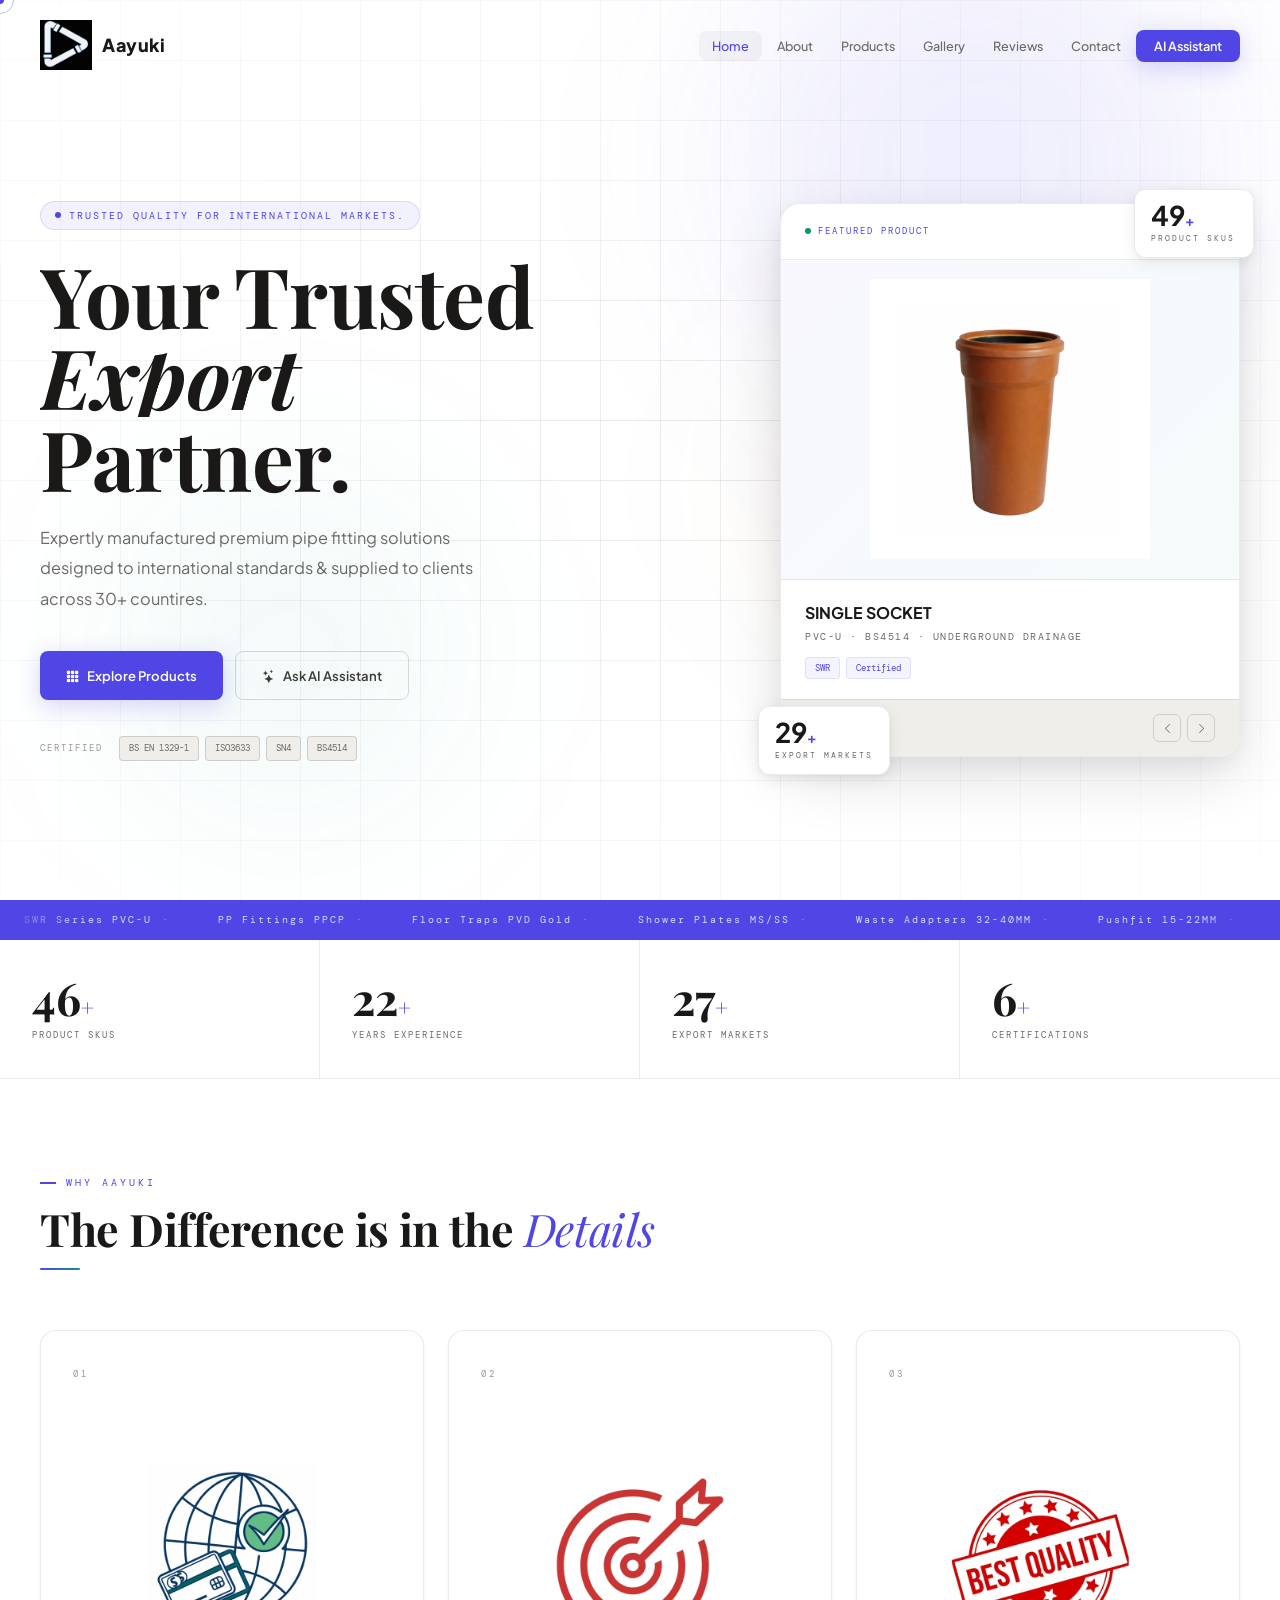
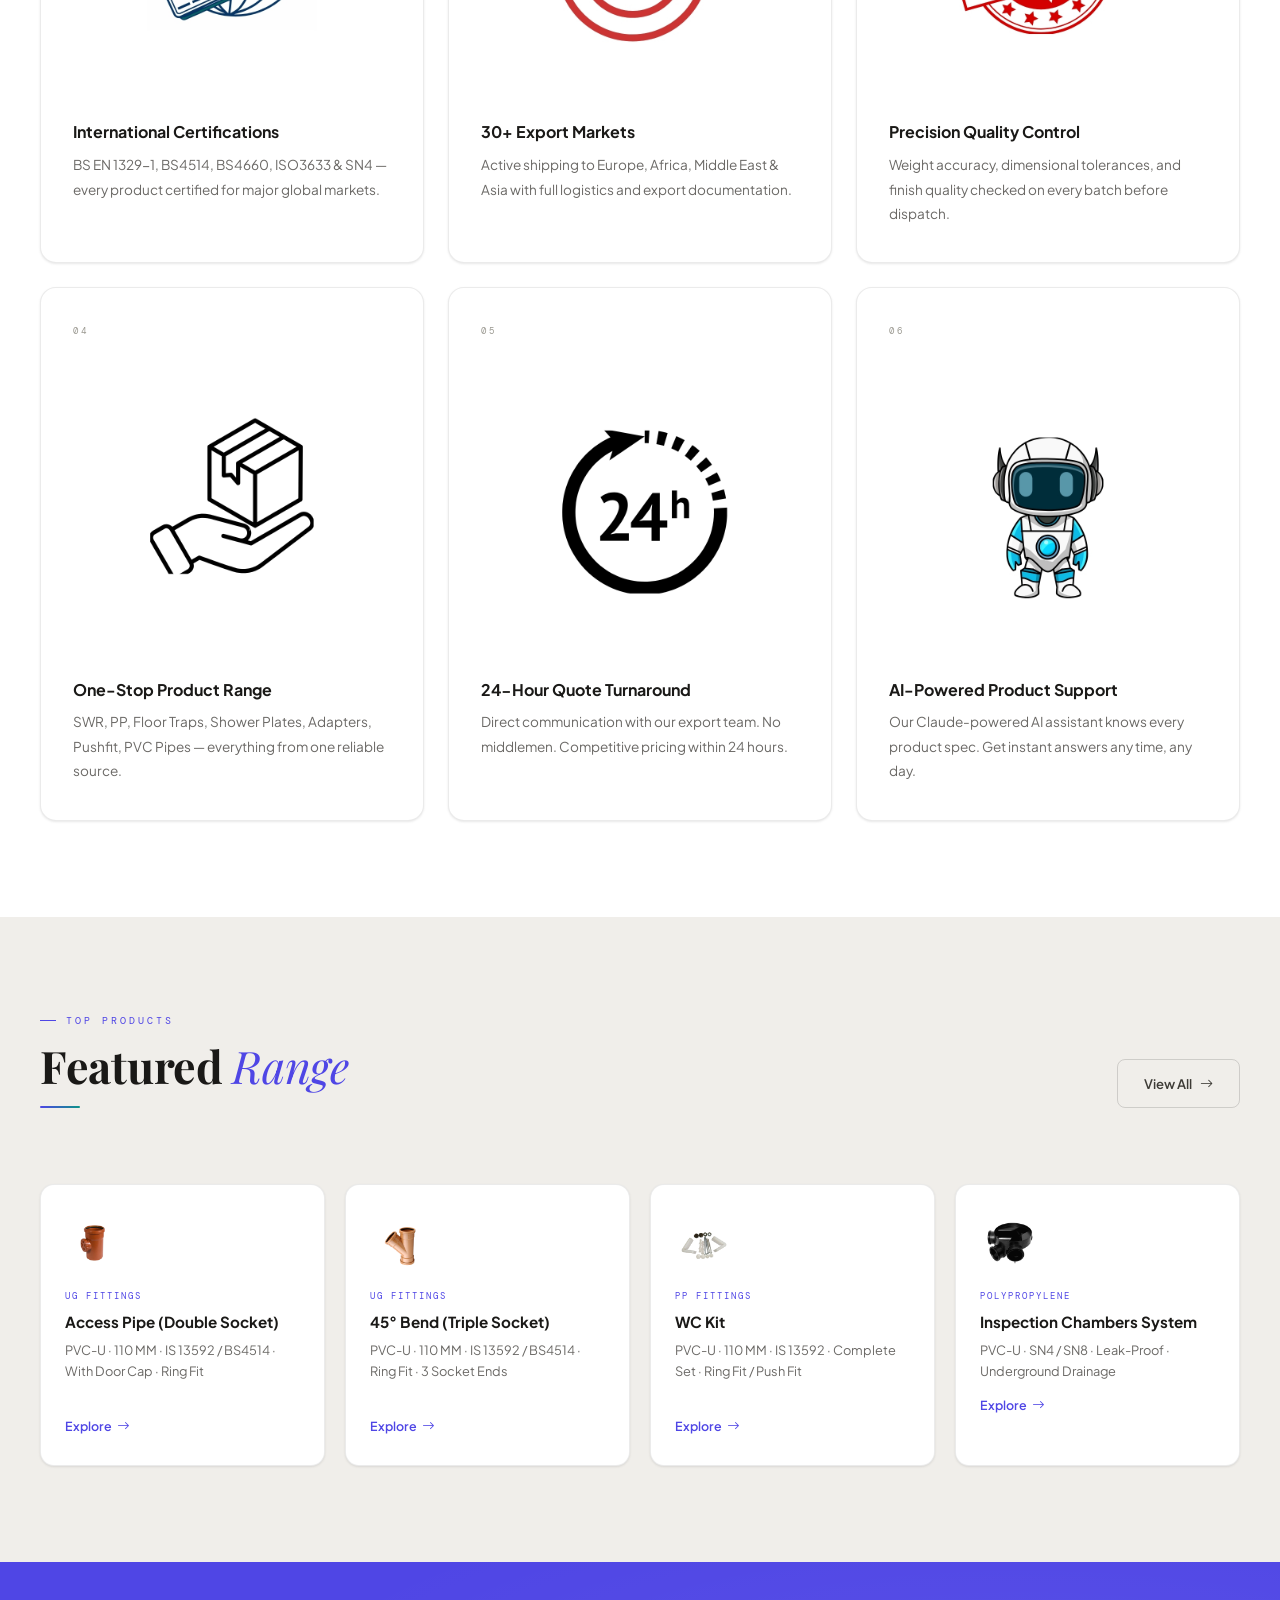
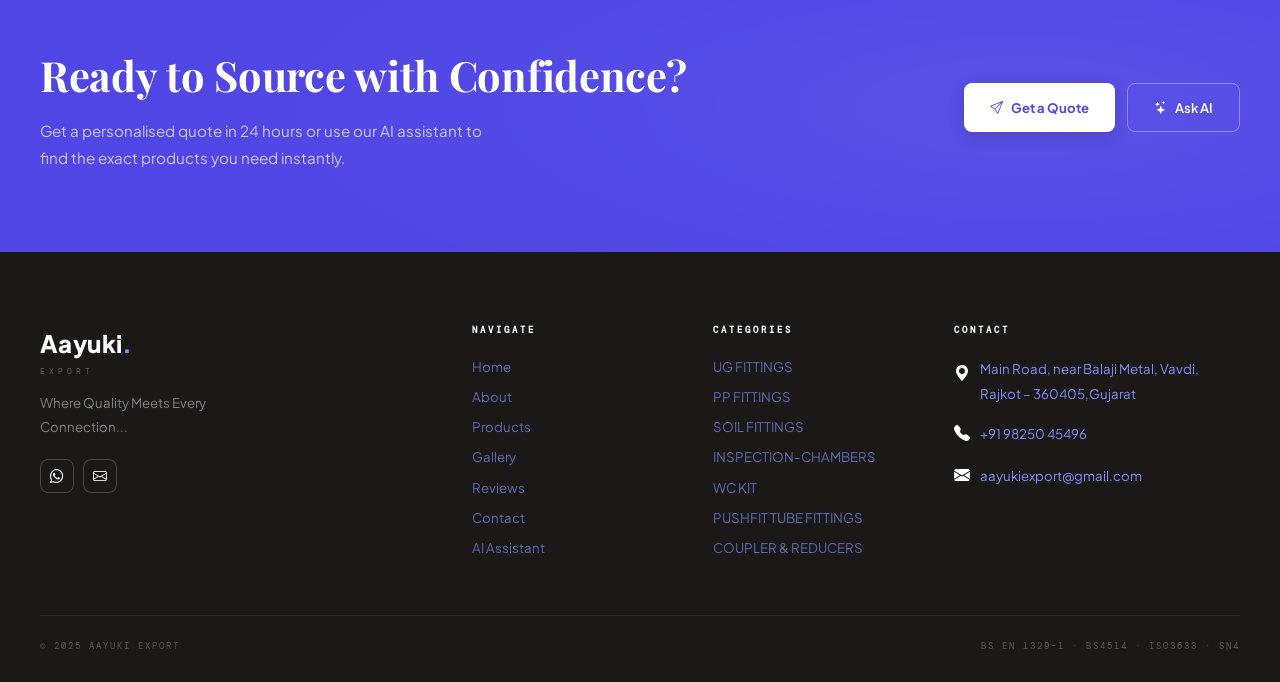
==== index.html @ 8816c0f1 "up" ====
<!DOCTYPE html>
<html lang="en">
<head>
<meta charset="UTF-8"/><meta name="viewport" content="width=device-width,initial-scale=1.0"/>
<title>Aayuki  - YOUR TRUSTED PARTNER.</title>
<link rel="stylesheet" href="style.css"/>
<link href="https://cdn.jsdelivr.net/npm/bootstrap-icons@1.11.3/font/bootstrap-icons.css" rel="stylesheet"/>
<style>
/* ── NAV LOGO ── */
.nav-logo-img{height:50px;width:auto;object-fit:contain;transition:transform .3s var(--ease);}
.nav-logo:hover .nav-logo-img{transform:scale(1.05);}

/* ── HERO ── */
#hero{min-height:100vh;display:flex;flex-direction:column;position:relative;overflow:hidden;background:var(--surface);}
.hero-bg{position:absolute;inset:0;pointer-events:none;}
.hero-grid{position:absolute;inset:0;background-image:linear-gradient(var(--border) 1px,transparent 1px),linear-gradient(90deg,var(--border) 1px,transparent 1px);background-size:60px 60px;mask-image:radial-gradient(ellipse 80% 80% at 50% 50%,black,transparent);}
.hero-blob{position:absolute;border-radius:50%;filter:blur(100px);pointer-events:none;}
.hb1{width:480px;height:480px;background:rgba(79,70,229,.09);top:-80px;right:5%;animation:bfa 10s ease-in-out infinite;}
.hb2{width:320px;height:320px;background:rgba(13,148,136,.06);bottom:10%;left:10%;animation:bfa 13s ease-in-out infinite reverse;}
.hb3{width:250px;height:250px;background:rgba(180,83,9,.05);top:40%;right:20%;animation:bfa 8s ease-in-out infinite 3s;}
@keyframes bfa{0%,100%{transform:translate(0,0)scale(1);}40%{transform:translate(12px,-18px)scale(1.03);}70%{transform:translate(-10px,14px)scale(.97);}}
.hero-body{flex:1;display:grid;grid-template-columns:1fr 460px;gap:60px;align-items:center;max-width:1380px;margin:0 auto;padding:120px 40px 60px;width:100%;position:relative;z-index:1;}
.hero-tag{display:inline-flex;align-items:center;gap:8px;padding:6px 14px;border-radius:100px;background:rgba(79,70,229,.07);border:1px solid rgba(79,70,229,.15);font-family:var(--fm);font-size:.6rem;letter-spacing:2px;text-transform:uppercase;color:var(--indigo);margin-bottom:24px;animation:fadeUp .6s var(--ease) .1s both;}
.hero-tag-dot{width:6px;height:6px;border-radius:50%;background:var(--indigo);animation:pulse 2s ease-in-out infinite;}
@keyframes pulse{0%,100%{opacity:1;}50%{opacity:.3;}}
@keyframes fadeUp{from{opacity:0;transform:translateY(14px);}to{opacity:1;transform:none;}}
.hero-h1{font-family:var(--fp);font-size:clamp(3rem,6.5vw,5.8rem);font-weight:700;line-height:.98;letter-spacing:-.5px;margin-bottom:24px;}
.hero-h1 .line{display:block;overflow:hidden;}
.hero-h1 .li{display:block;animation:slideUp .9s var(--ease) both;}
.hero-h1 .line:nth-child(1) .li{animation-delay:.2s;}
.hero-h1 .line:nth-child(2) .li{animation-delay:.35s;}
.hero-h1 .line:nth-child(3) .li{animation-delay:.5s;}
.hero-h1 .em{font-style:italic;font-weight:400;color:var(--indigo);}
@keyframes slideUp{from{transform:translateY(100%);}to{transform:translateY(0);}}
.hero-p{font-size:1.02rem;color:var(--muted);line-height:1.9;max-width:480px;margin-bottom:36px;animation:fadeUp .7s var(--ease) .7s both;}
.hero-btns{display:flex;gap:12px;flex-wrap:wrap;animation:fadeUp .7s var(--ease) .85s both;}
.hero-trust{display:flex;align-items:center;gap:16px;margin-top:36px;animation:fadeUp .7s var(--ease) 1s both;}
.ht-label{font-family:var(--fm);font-size:.58rem;letter-spacing:2px;color:var(--muted2);text-transform:uppercase;}
.ht-certs{display:flex;gap:6px;flex-wrap:wrap;}
.ht-cert{font-family:var(--fm);font-size:.56rem;padding:4px 9px;border-radius:4px;background:var(--bg2);border:1px solid var(--border2);color:var(--muted);}

/* Hero right card */
.hero-card{background:var(--card);border:1px solid var(--border);border-radius:20px;box-shadow:var(--sh-xl);overflow:hidden;animation:fadeUp .8s var(--ease) .5s both;position:relative;}
.hc-head{padding:20px 24px;border-bottom:1px solid var(--border);display:flex;align-items:center;justify-content:space-between;}
.hc-badge{font-family:var(--fm);font-size:.58rem;letter-spacing:2px;text-transform:uppercase;color:var(--indigo);display:flex;align-items:center;gap:7px;}
.hc-dot{width:6px;height:6px;border-radius:50%;background:var(--green);animation:pulse 2s ease-in-out infinite;}
.hc-count{font-family:var(--fm);font-size:.58rem;color:var(--muted2);}
.hc-visual{height:320px;display:flex;align-items:center;justify-content:center;font-size:5rem;background:linear-gradient(135deg,rgba(79,70,229,.04),rgba(13,148,136,.04));border-bottom:1px solid var(--border);position:relative;overflow:hidden;}
.hc-visual::before{content:'';position:absolute;width:200px;height:200px;border-radius:50%;background:radial-gradient(circle,rgba(79,70,229,.08),transparent 70%);}
.hc-emoji{position:relative;z-index:1;transition:transform .5s var(--ease);max-width:280px;max-height:280px;object-fit:contain;}
.hero-card:hover .hc-emoji{transform:scale(1.1) rotate(5deg);}
.hc-body{padding:20px 24px;}
.hc-name{font-size:1rem;font-weight:700;margin-bottom:4px;color:var(--text);}
.hc-spec{font-family:var(--fm);font-size:.6rem;letter-spacing:1.5px;color:var(--muted);text-transform:uppercase;}
.hc-tags{display:flex;gap:6px;flex-wrap:wrap;margin-top:12px;}
.hc-tag{font-family:var(--fm);font-size:.57rem;padding:3px 9px;border-radius:4px;background:rgba(79,70,229,.06);border:1px solid rgba(79,70,229,.12);color:var(--indigo);}
.hc-footer{padding:14px 24px;border-top:1px solid var(--border);background:var(--bg2);display:flex;align-items:center;justify-content:space-between;}
.hc-nav{display:flex;gap:5px;}
.hc-dot2{width:6px;height:6px;border-radius:50%;background:var(--border2);cursor:none;transition:background .25s,width .25s;}
.hc-dot2.on{background:var(--indigo);width:18px;border-radius:3px;}
.hc-arr{display:flex;gap:6px;}
.arr-btn{width:28px;height:28px;border-radius:6px;border:1px solid var(--border2);background:transparent;color:var(--muted);font-size:.7rem;cursor:none;display:flex;align-items:center;justify-content:center;transition:border-color .2s,color .2s,background .2s;}
.arr-btn:hover{border-color:var(--indigo);color:var(--indigo);background:rgba(79,70,229,.05);}
.float-badge{position:absolute;background:var(--card);border:1px solid var(--border);border-radius:12px;padding:12px 16px;box-shadow:var(--sh-md);min-width:120px;}
.fb1{top:-14px;right:-14px;animation:fadeUp .7s var(--ease) 1.1s both;}
.fb2{bottom:-18px;left:-22px;animation:fadeUp .7s var(--ease) 1.3s both;}
.fb-num{font-size:1.7rem;font-weight:700;line-height:1;color:var(--text);}
.fb-num .u{font-size:.9rem;color:var(--indigo);}
.fb-lbl{font-family:var(--fm);font-size:.52rem;letter-spacing:2px;color:var(--muted);text-transform:uppercase;margin-top:3px;}

/* Ticker */
.ticker-wrap{background:var(--indigo);overflow:hidden;padding:12px 0;position:relative;}
.ticker-wrap::before{content:'';position:absolute;left:0;top:0;bottom:0;width:80px;background:linear-gradient(to right,var(--indigo),transparent);z-index:1;pointer-events:none;}
.ticker-wrap::after{content:'';position:absolute;right:0;top:0;bottom:0;width:80px;background:linear-gradient(to left,var(--indigo),transparent);z-index:1;pointer-events:none;}
.ticker-track{display:flex;white-space:nowrap;animation:tick 30s linear infinite;}
.ticker-track:hover{animation-play-state:paused;}
.ti{font-family:var(--fm);font-size:.62rem;letter-spacing:2px;color:rgba(255,255,255,.8);padding:0 24px;display:inline-flex;align-items:center;gap:10px;animation:fadeSlide 1s ease-in-out;}
.ti::after{content:'·';color:rgba(255,255,255,.4);animation:pulse 2s ease-in-out infinite;}
@keyframes tick{to{transform:translateX(-50%);}}
@keyframes fadeSlide{from{opacity:0;transform:translateY(-5px);}to{opacity:1;transform:translateY(0);}}
@keyframes pulse{0%,100%{opacity:.4;}50%{opacity:1;}}

/* Stats */
.stats-grid{display:grid;grid-template-columns:repeat(4,1fr);background:var(--surface);border-bottom:1px solid var(--border);}
.stat-cell{padding:36px 32px;border-right:1px solid var(--border);position:relative;}
.stat-cell:last-child{border-right:none;}
.stat-cell::after{content:'';position:absolute;bottom:0;left:24px;right:24px;height:2px;background:linear-gradient(90deg,var(--indigo),var(--teal));transform:scaleX(0);transition:transform .4s var(--ease);}
.stat-cell:hover::after{transform:scaleX(1);}
.stat-n{font-family:var(--fp);font-size:2.8rem;font-weight:700;line-height:1;color:var(--text);}
.stat-n .u{font-size:1.4rem;color:var(--indigo);}
.stat-l{font-family:var(--fm);font-size:.57rem;letter-spacing:2px;color:var(--muted);text-transform:uppercase;margin-top:7px;}

/* Why choose */
.why-grid{display:grid;grid-template-columns:repeat(3,1fr);gap:24px;margin-top:60px;}
.why-card{padding:36px 32px;border:1px solid var(--border);border-radius:16px;background:var(--card);box-shadow:var(--sh-sm);transition:all .35s var(--ease);cursor:default;position:relative;overflow:hidden;}
.why-card::before{content:'';position:absolute;top:0;left:0;right:0;height:3px;background:linear-gradient(90deg,var(--indigo),var(--teal));transform:scaleX(0);transform-origin:left;transition:transform .4s var(--ease);}
.why-card:hover{box-shadow:var(--sh-lg);transform:translateY(-4px);border-color:rgba(79,70,229,.14);}
.why-card:hover::before{transform:scaleX(1);}
.why-num{font-family:var(--fm);font-size:.56rem;letter-spacing:3px;color:var(--muted2);margin-bottom:20px;}
.why-icon{width:70px;height:70px;border-radius:12px;display:flex;align-items:center;justify-content:center;font-size:1.3rem;margin-bottom:18px;overflow:hidden;}
.why-icon img{width:46px;height:46px;object-fit:contain;animation:continuousZoom 2s ease-in-out infinite;}
.why-card:hover .why-icon img{animation:none;transform:scale(1.3) rotate(8deg);}
@keyframes continuousZoom{0%{transform:scale(0.9);}50%{transform:scale(1.15);}100%{transform:scale(0.9);}}
.wi-indigo{background:rgba(79,70,229,.08);}
.wi-teal{background:rgba(13,148,136,.08);}
.wi-gold{background:rgba(180,83,9,.08);}
.wi-green{background:rgba(5,150,105,.08);}
.why-title{font-size:1rem;font-weight:700;margin-bottom:8px;color:var(--text);}
.why-body{font-size:.85rem;color:var(--muted);line-height:1.8;}

/* Featured products */
.feat-strip{display:grid;grid-template-columns:repeat(4,1fr);gap:20px;margin-top:56px;}
.feat-card{background:var(--card);border:1px solid var(--border);border-radius:14px;padding:28px 24px;box-shadow:var(--sh-sm);transition:all .35s var(--ease);cursor:none;}
.feat-card:hover{box-shadow:var(--sh-lg);transform:translateY(-4px);border-color:rgba(79,70,229,.14);}
.feat-emoji{width:60px;height:60px;margin-bottom:16px;display:block;transition:transform .4s var(--ease);object-fit:contain;}
.feat-card:hover .feat-emoji{transform:scale(1.1);}
.feat-cat{font-family:var(--fm);font-size:.57rem;letter-spacing:2px;text-transform:uppercase;margin-bottom:7px;display:block;}
.feat-name{font-size:.95rem;font-weight:700;margin-bottom:5px;color:var(--text);}
.feat-spec{font-size:.8rem;color:var(--muted);line-height:1.65;}
.feat-link{display:inline-flex;align-items:center;gap:5px;font-size:.78rem;font-weight:600;margin-top:14px;cursor:none;transition:gap .2s;}
.feat-card:hover .feat-link{gap:8px;}

/* CTA band */
.cta-band{background:var(--indigo);padding:80px 0;position:relative;overflow:hidden;}
.cta-band::before{content:'';position:absolute;inset:0;background:radial-gradient(ellipse 60% 80% at 80% 50%,rgba(255,255,255,.06),transparent);}
.cta-inner{max-width:1380px;margin:0 auto;padding:0 40px;display:flex;align-items:center;justify-content:space-between;flex-wrap:wrap;gap:32px;position:relative;z-index:1;}
.cta-text h2{font-family:var(--fp);font-size:clamp(1.8rem,4vw,2.6rem);font-weight:700;color:#fff;letter-spacing:-.3px;margin-bottom:8px;}
.cta-text p{font-size:.95rem;color:rgba(255,255,255,.7);max-width:460px;line-height:1.8;}
.btn-white{background:#fff;color:var(--indigo);font-weight:700;}
.btn-white:hover{background:#f0efff;box-shadow:0 10px 36px rgba(0,0,0,.15);transform:translateY(-2px);}
.btn-outline-white{background:transparent;color:#fff;border:1.5px solid rgba(255,255,255,.35);}
.btn-outline-white:hover{background:rgba(255,255,255,.08);border-color:rgba(255,255,255,.6);}

/* Footer navigation styling */
.foot-grid > div:nth-child(2) h6{color:#fff;}
.foot-grid > div:nth-child(2) .flink{color:#818cf8ad;}
.foot-grid > div:nth-child(3) h6{color:#fff;}
.foot-grid > div:nth-child(3) .flink{color:#818cf8ad;}
.foot-grid > div:nth-child(4) h6{color:#fff;}

@media(max-width:1100px){.hero-body{grid-template-columns:1fr;}.hero-card{max-width:460px;}.float-badge{display:none;}}
@media(max-width:900px){.stats-grid{grid-template-columns:1fr 1fr;}.why-grid{grid-template-columns:1fr 1fr;}.feat-strip{grid-template-columns:1fr 1fr;}.hero-body{padding:120px 24px 60px;}}
@media(max-width:600px){.feat-strip{grid-template-columns:1fr;}.why-grid{grid-template-columns:1fr;}.stats-grid{grid-template-columns:1fr 1fr;}}
</style>
</head>
<body>
<div id="prog"></div><div id="cur"></div><div id="curl"></div>

<!-- SCROLL TO TOP BUTTON -->
<button id="scrollTop" aria-label="Scroll to top">
  <i class="bi bi-arrow-up"></i>
</button>

<!-- NAV -->
<nav id="nav">
  <div class="nav-inner">
    <a href="index" class="nav-logo">
      <img src="logo/AAYUKI.jpg" alt="Aayuki Logo" class="nav-logo-img" />
       <div class="nav-logo-name">Aayuki<span> </span></div>
    </a>
     
    <ul class="nav-links">
      <li><a href="index">Home</a></li>
      <li><a href="about">About</a></li>
      <li><a href="products">Products</a></li>
      <li><a href="gallery">Gallery</a></li>
      <li><a href="reviews">Reviews</a></li>
      <li><a href="contact">Contact</a></li>
      <li><a href="ai" class="nav-cta">AI Assistant</a></li>
    </ul>
    <div class="ham" id="ham"><span></span><span></span><span></span></div>
  </div>
</nav>
<div class="mob" id="mob">
  <span class="mob-close" id="mob-close"><i class="bi bi-x-lg"></i></span>
  <a href="index">Home</a><a href="about">About</a><a href="products">Products</a>
  <a href="gallery">Gallery</a><a href="reviews">Reviews</a>
  <a href="contact">Contact</a><a href="ai">AI Assistant</a>
</div>

<!-- HERO -->
<section id="hero">
  <div class="hero-bg"><div class="hero-grid"></div><div class="hero-blob hb1"></div><div class="hero-blob hb2"></div><div class="hero-blob hb3"></div></div>
  <div class="hero-body">
    <div>
      <div class="hero-tag"><span class="hero-tag-dot"></span>Trusted Quality For International Markets.</div>
      <h1 class="hero-h1">
        <span class="line"><span class="li">Your Trusted</span></span>
        <span class="line"><span class="li"><em>Export</em></span></span>
        <span class="line"><span class="li">Partner.</span></span>
      </h1>
      <p class="hero-p">Expertly manufactured premium pipe fitting solutions designed to international standards & supplied to clients across 30+ countires.</p>
      <div class="hero-btns">
        <a href="products" class="btn btn-p"><i class="bi bi-grid-3x3-gap-fill"></i> Explore Products</a>
        <a href="ai" class="btn btn-g"><i class="bi bi-stars"></i> Ask AI Assistant</a>
      </div>
      <div class="hero-trust">
        <span class="ht-label">Certified</span>
        <div class="ht-certs">
          <span class="ht-cert">BS EN 1329-1</span>
          <span class="ht-cert">ISO3633</span>
          <span class="ht-cert">SN4</span>
          <span class="ht-cert">BS4514</span>
        </div>
      </div>
    </div>
    <div style="position:relative;">
      <div class="hero-card">
        <div class="hc-head">
          <div class="hc-badge"><div class="hc-dot"></div>Featured Product</div>
          <div class="hc-count" id="hc-idx">1 / 5</div>
        </div>
        <div class="hc-visual"><img class="hc-emoji" id="hc-emoji" src="IMAGES/GALLERY/1.jpg" alt="Product" /></div>
        <div class="hc-body">
          <div class="hc-name" id="hc-name">SWR Tee — 110 MM</div>
          <div class="hc-spec" id="hc-spec">PVC-U · BS4514 · BS4660 · 611g</div>
          <div class="hc-tags" id="hc-tags"></div>
        </div>
        <div class="hc-footer">
          <div class="hc-nav" id="hc-nav"></div>
          <div class="hc-arr">
            <button class="arr-btn" onclick="prevCard()"><i class="bi bi-chevron-left"></i></button>
            <button class="arr-btn" onclick="nextCard()"><i class="bi bi-chevron-right"></i></button>
          </div>
        </div>
      </div>
      <div class="float-badge fb1"><div class="fb-num"><span class="count" data-to="50" data-dur="1800">0</span><span class="u">+</span></div><div class="fb-lbl">Product SKUs</div></div>
      <div class="float-badge fb2"><div class="fb-num"><span class="count" data-to="30" data-dur="1800">0</span><span class="u">+</span></div><div class="fb-lbl">Export Markets</div></div>
    </div>
  </div>
</section>

<!-- TICKER -->
<div class="ticker-wrap">
  <div class="ticker-track">
    <span class="ti">SWR Series PVC-U</span><span class="ti">PP Fittings PPCP</span><span class="ti">Floor Traps PVD Gold</span><span class="ti">Shower Plates MS/SS</span><span class="ti">Waste Adapters 32-40MM</span><span class="ti">Pushfit 15-22MM</span><span class="ti">BS EN 1329-1 Certified</span><span class="ti">ISO 3633 Standard</span><span class="ti">SN4 Stiffness Class</span>
    <span class="ti">SWR Series PVC-U</span><span class="ti">PP Fittings PPCP</span><span class="ti">Floor Traps PVD Gold</span><span class="ti">Shower Plates MS/SS</span><span class="ti">Waste Adapters 32-40MM</span><span class="ti">Pushfit 15-22MM</span><span class="ti">BS EN 1329-1 Certified</span><span class="ti">ISO 3633 Standard</span><span class="ti">SN4 Stiffness Class</span>
  </div>
</div>

<!-- STATS -->
<div class="stats-grid rv">
  <div class="stat-cell"><div class="stat-n"><span class="count" data-to="50" data-dur="1800">0</span><span class="u">+</span></div><div class="stat-l">Product SKUs</div></div>
  <div class="stat-cell"><div class="stat-n"><span class="count" data-to="25" data-dur="2000">0</span><span class="u">+</span></div><div class="stat-l">Years Experience</div></div>
  <div class="stat-cell"><div class="stat-n"><span class="count" data-to="30" data-dur="1800">0</span><span class="u">+</span></div><div class="stat-l">Export Markets</div></div>
  <div class="stat-cell"><div class="stat-n">6<span class="u">+</span></div><div class="stat-l">Certifications</div></div>
</div>

<!-- WHY CHOOSE -->
<section class="sec sec-white">
  <div class="wrap">
    <div class="rv"><div class="eyebrow">Why Aayuki</div><h2 class="stitle">The Difference is in the <em>Details</em></h2><div class="srule"></div></div>
    <div class="why-grid">
      <div class="why-card rv" style="transition-delay:.05s"><div class="why-num">01</div><div class=""><img src="IMAGES/logo/1.jpg" alt="Trophy" /></div><div class="why-title">International Certifications</div><div class="why-body">BS EN 1329-1, BS4514, BS4660, ISO3633 &amp; SN4 — every product certified for major global markets.</div></div>
      <div class="why-card rv" style="transition-delay:.1s"><div class="why-num">02</div><div class=""><img src="IMAGES/logo/2.jpg" alt="Globe" /></div><div class="why-title">30+ Export Markets</div><div class="why-body">Active shipping to Europe, Africa, Middle East &amp; Asia with full logistics and export documentation.</div></div>
      <div class="why-card rv" style="transition-delay:.15s"><div class="why-num">03</div><div class=""><img src="IMAGES/logo/3.jpg" alt="Quality Control" /></div><div class="why-title">Precision Quality Control</div><div class="why-body">Weight accuracy, dimensional tolerances, and finish quality checked on every batch before dispatch.</div></div>
      <div class="why-card rv" style="transition-delay:.2s"><div class="why-num">04</div><div class=""><img src="IMAGES/logo/4.jpg" alt="Package" /></div><div class="why-title">One-Stop Product Range</div><div class="why-body">SWR, PP, Floor Traps, Shower Plates, Adapters, Pushfit, PVC Pipes — everything from one reliable source.</div></div>
      <div class="why-card rv" style="transition-delay:.25s"><div class="why-num">05</div><div class=""><img src="IMAGES/logo/5.jpg" alt="Fast Service" /></div><div class="why-title">24-Hour Quote Turnaround</div><div class="why-body">Direct communication with our export team. No middlemen. Competitive pricing within 24 hours.</div></div>
      <div class="why-card rv" style="transition-delay:.3s"><div class="why-num">06</div><div class=""><img src="IMAGES/logo/6.jpg" alt="AI Assistant" /></div><div class="why-title">AI-Powered Product Support</div><div class="why-body">Our Claude-powered AI assistant knows every product spec. Get instant answers any time, any day.</div></div>
    </div>
  </div>
</section>

<!-- FEATURED PRODUCTS -->
<section class="sec sec-alt">
  <div class="wrap">
    <div style="display:flex;align-items:flex-end;justify-content:space-between;flex-wrap:wrap;gap:20px;" class="rv">
      <div><div class="eyebrow">Top Products</div><h2 class="stitle">Featured <em>Range</em></h2><div class="srule"></div></div>
      <a href="products" class="btn btn-g" style="margin-bottom:20px;">View All <i class="bi bi-arrow-right"></i></a>
    </div>
    <div class="feat-strip">

      <a href="products" class="feat-card rv" style="transition-delay:.05s;display:block;">
        <img class="feat-emoji" src="IMAGES/IMGs/29.jpg" alt="Access Pipe Double Socket" />
        <span class="feat-cat" style="color:var(--indigo);">UG FITTINGS</span>
        <div class="feat-name">Access Pipe (Double Socket)</div>
        <div class="feat-spec">
           PVC-U · 110 MM · IS 13592 / BS4514 · With Door Cap · Ring Fit <br><br>
        </div>
        <div class="feat-link" style="color:var(--indigo);">
           Explore <i class="bi bi-arrow-right"></i>
        </div>
      </a>

      <a href="products" class="feat-card rv" style="transition-delay:.05s;display:block;">
       <img class="feat-emoji" src="IMAGES/IMGs/30.jpg" alt="45 Degree Bend Triple Socket" />
       <span class="feat-cat" style="color:var(--indigo);">UG FITTINGS</span>
       <div class="feat-name">45° Bend (Triple Socket)</div>
       <div class="feat-spec">
         PVC-U · 110 MM · IS 13592 / BS4514 · Ring Fit · 3 Socket Ends <br><br>
        </div>
        <div class="feat-link" style="color:var(--indigo);">
          Explore <i class="bi bi-arrow-right"></i>
        </div>
      </a>

      <a href="products" class="feat-card rv" style="transition-delay:.05s;display:block;">
        <img class="feat-emoji" src="IMAGES/IMGs/31.jpg" alt="WC Kit Plumbing Set" />
        <span class="feat-cat" style="color:var(--indigo);">PP FITTINGS</span>
        <div class="feat-name">WC Kit</div>
        <div class="feat-spec">
          PVC-U · 110 MM · IS 13592 · Complete Set · Ring Fit / Push Fit <br><br>
        </div>
        <div class="feat-link" style="color:var(--indigo);">
          Explore <i class="bi bi-arrow-right"></i>
        </div>
      </a>

      <a href="products" class="feat-card rv" style="transition-delay:.2s;display:block;">
        <img class="feat-emoji" src="IMAGES/IMGs/28.jpg" alt="Shower Plate" />
        <span class="feat-cat" style="color:var(--indigo);">POLYPROPYLENE</span>
        <div class="feat-name">Inspection Chambers System </div>
        <div class="feat-spec">PVC-U · SN4 / SN8 · Leak-Proof · Underground Drainage </div>
        <div class="feat-link" style="color:var(--indigo);">Explore <i class="bi bi-arrow-right"></i></div>
      </a>

    </div>
  </div>
</section>

<!-- CTA -->
<div class="cta-band rv">
  <div class="cta-inner">
    <div class="cta-text">
      <h2>Ready to Source with Confidence?</h2>
      <p>Get a personalised quote in 24 hours or use our AI assistant to find the exact products you need instantly.</p>
    </div>
    <div style="display:flex;gap:12px;flex-wrap:wrap;">
      <a href="contact" class="btn btn-white"><i class="bi bi-send"></i> Get a Quote</a>
      <a href="ai" class="btn btn-outline-white"><i class="bi bi-stars"></i> Ask AI</a>
    </div>
  </div>
</div>

<!-- FOOTER -->
<footer><div class="wrap"><div class="foot-grid"><div>
  <div class="foot-logo-name">Aayuki<span>.</span></div>
  <div class="foot-logo-tag">Export</div>
  <div class="foot-desc">Where Quality Meets Every Connection...</div>
  <div style="margin-top:20px;">
    
    <a href="https://wa.me/919825045496" class="soc"><i class="bi bi-whatsapp"></i></a>
    <a href="mailto:info@duraexport.uk" class="soc"><i class="bi bi-envelope"></i></a></div></div>
    <div><h6>Navigate</h6><a href="index" class="flink">Home</a><a href="about" class="flink">About</a><a href="products" class="flink">Products</a><a href="gallery" class="flink">Gallery</a><a href="reviews" class="flink">Reviews</a><a href="contact" class="flink">Contact</a><a href="ai" class="flink">AI Assistant</a></div>
    <div><h6>Categories</h6><a href="products.html" onclick="filterTo('swr');return false;" class="flink">
       UG FITTINGS</a><a href="products.html" onclick="filterTo('pp');return false;" class="flink">
        PP FITTINGS</a><a href="products.html" onclick="filterTo('floor');return false;" class="flink">
          SOIL FITTINGS</a><a href="products.html" onclick="filterTo('shower');return false;" class="flink">
            INSPECTION-CHAMBERS</a><a href="#" onclick="filterTo('waste');return false;" class="flink"></a>
            <a href="products.html" onclick="filterTo('swr');return false;" class="flink">
       WC KIT</a>
       <a href="products.html" onclick="filterTo('swr');return false;" class="flink">
       PUSHFIT TUBE FITTINGS</a>
       <a href="products.html" onclick="filterTo('swr');return false;" class="flink">
       COUPLER & REDUCERS</a></div>
    <div><h6>Contact</h6><div style="font-size:.83rem;color:rgba(255,255,255,.45);line-height:1.9;"><div style="display:flex;gap:10px;margin-bottom:12px;"><i class="bi bi-geo-alt-fill" style="color:#fff;font-size:1rem;flex-shrink:0;margin-top:2px;"></i><a href="https://share.google/HX0U5UdbOdTUgiWXC" target="_blank" style="color:#818cf8;text-decoration:none;">Main Road, near Balaji Metal, Vavdi, Rajkot – 360405,Gujarat</a></div><div style="display:flex;gap:10px;align-items:center;margin-bottom:12px;"><i class="bi bi-telephone-fill" style="color:#fff;font-size:1rem;"></i><a href="tel:+919825045496" style="color:#818cf8;text-decoration:none;">+91 98250 45496</a></div><div style="display:flex;gap:10px;align-items:center;"><i class="bi bi-envelope-fill" style="color:#fff;font-size:1rem;"></i><a href="mailto:aayukiexport@gmail.com" style="color:#818cf8;text-decoration:none;">aayukiexport@gmail.com</a></div></div></div></div><div class="foot-bottom"><div class="foot-copy">© 2025 AAYUKI EXPORT</div><div class="foot-copy">BS EN 1329-1 · BS4514 · ISO3633 · SN4</div></div>
  </div>
</footer>

<script src="shared.js"></script>
<script>
initAll('index');
const prods=[
  {e:'IMAGES/IMGs/24.jpg',n:'SINGLE SOCKET',s:'PVC-U · BS4514 · Underground Drainage',t:['SWR','Certified']},
  {e:'IMAGES/IMGs/25.jpg',n:'UG FITTING ADAPTER',s:'PVC-U · Underground · Multi-Size',t:['Adapter','Export']}, 
  {e:'IMAGES/IMGs/26.jpg',n:'90 BEND ACCESS DOOR',s:'PVC-U · Inspection Access · SN4',t:['Bend','Access']},
  {e:'IMAGES/IMGs/27.jpg',n:'PUSHFIT FITTING',s:'15-22MM · Quick Install · Leak-Proof',t:['Pushfit','Premium']},
  {e:'IMAGES/IMGs/28.jpg',n:'450 MM DIA INSPECTION CHAMBER',s:'PVC-U · SN4/SN8 · Underground System',t:['Chamber','Heavy Duty']}];
let ci=0;
let autoSlide=null;
function startAutoSlide(){
  stopAutoSlide();
  autoSlide=setInterval(nextCard,2500);
}
function stopAutoSlide(){
  if(autoSlide){clearInterval(autoSlide);autoSlide=null;}
}
function render(){
  const p=prods[ci];
  const img=document.getElementById('hc-emoji');
  img.src=p.e;
  img.alt=p.n;
  document.getElementById('hc-name').textContent=p.n;
  document.getElementById('hc-spec').textContent=p.s;
  document.getElementById('hc-tags').innerHTML=p.t.map(t=>`<span class="hc-tag">${t}</span>`).join('');
  document.getElementById('hc-idx').textContent=`${ci+1} / ${prods.length}`;
  document.getElementById('hc-nav').innerHTML=prods.map((_,i)=>`<div class="hc-dot2${i===ci?' on':''}" onclick="goCard(${i})"></div>`).join('');
}
function nextCard(){ci=(ci+1)%prods.length;render();}
function prevCard(){ci=(ci-1+prods.length)%prods.length;render();stopAutoSlide();startAutoSlide();}
function goCard(i){ci=i;render();stopAutoSlide();startAutoSlide();}
document.querySelector('.hero-card').addEventListener('mouseenter',stopAutoSlide);
document.querySelector('.hero-card').addEventListener('mouseleave',startAutoSlide);
render();startAutoSlide();
</script>
</body></html>
---- style.css ----
/* ═══════════════════════════════════════════════
   AAYUKI — Shared Design System · Light Theme
   Professional · Clean · Premium
═══════════════════════════════════════════════ */
@import url('https://fonts.googleapis.com/css2?family=Plus+Jakarta+Sans:wght@300;400;500;600;700;800&family=DM+Mono:wght@300;400;500&family=Playfair+Display:ital,wght@0,600;0,700;1,400;1,600&display=swap');

:root {
  --bg:        #f8f7f4;
  --bg2:       #f0eeea;
  --surface:   #ffffff;
  --card:      #ffffff;
  --card2:     #f5f4f0;
  --border:    rgba(0,0,0,0.08);
  --border2:   rgba(0,0,0,0.14);
  --indigo:    #4f46e5;
  --indigo2:   #6366f1;
  --teal:      #0d9488;
  --teal2:     #14b8a6;
  --gold:      #b45309;
  --gold2:     #d97706;
  --green:     #059669;
  --text:      #1a1917;
  --text2:     #3d3b36;
  --muted:     #6b6966;
  --muted2:    #9a9890;
  --sh-sm:     0 1px 3px rgba(0,0,0,.06),0 1px 2px rgba(0,0,0,.04);
  --sh-md:     0 4px 16px rgba(0,0,0,.08),0 2px 6px rgba(0,0,0,.04);
  --sh-lg:     0 8px 40px rgba(0,0,0,.10),0 4px 16px rgba(0,0,0,.06);
  --sh-xl:     0 20px 60px rgba(0,0,0,.12),0 8px 24px rgba(0,0,0,.06);
  --sh-indigo: 0 6px 24px rgba(79,70,229,.22);
  --ease:      cubic-bezier(0.16,1,0.3,1);
  --f:         'Plus Jakarta Sans', sans-serif;
  --fp:        'Playfair Display', Georgia, serif;
  --fm:        'DM Mono', monospace;
}

*,*::before,*::after{margin:0;padding:0;box-sizing:border-box;}
html{scroll-behavior:smooth;}
body{font-family:var(--f);background:var(--bg);color:var(--text);overflow-x:hidden;line-height:1.6;cursor:none;-webkit-font-smoothing:antialiased;}
::selection{background:var(--indigo);color:#fff;}
a{text-decoration:none;color:inherit;}
img{display:block;max-width:100%;}

/* CURSOR */
#cur{position:fixed;width:8px;height:8px;background:var(--indigo);border-radius:50%;pointer-events:none;z-index:99999;transform:translate(-50%,-50%);transition:width .25s var(--ease),height .25s var(--ease),background .25s,border-radius .25s;}
#curl{position:fixed;width:28px;height:28px;border:1.5px solid rgba(79,70,229,0.35);border-radius:50%;pointer-events:none;z-index:99998;transform:translate(-50%,-50%);transition:width .45s var(--ease),height .45s var(--ease),border-color .3s;}
body.ch #cur{width:40px;height:40px;background:rgba(79,70,229,0.09);border-radius:6px;}
body.ch #curl{opacity:0;}

/* PROGRESS */
#prog{position:fixed;top:0;left:0;height:2px;width:0%;background:linear-gradient(90deg,var(--indigo),var(--teal));z-index:99999;transition:width .12s;}

/* NAVBAR */
#nav{position:fixed;top:0;left:0;right:0;z-index:1000;padding:20px 0;transition:padding .4s var(--ease),background .4s,box-shadow .4s;}
#nav.sc{padding:12px 0;background:rgba(248,247,244,0.95);backdrop-filter:blur(20px);box-shadow:0 1px 0 var(--border),0 4px 20px rgba(0,0,0,.05);}
.nav-inner{max-width:1380px;margin:0 auto;padding:0 40px;display:flex;align-items:center;justify-content:space-between;}
.nav-logo{display:flex;align-items:center;gap:10px;cursor:none;}
.nav-logo-img{height:50px;width:auto;object-fit:contain;transition:transform .3s var(--ease);}
.nav-logo:hover .nav-logo-img{transform:scale(1.05);}
.nav-logo-mark{width:36px;height:36px;background:linear-gradient(135deg,var(--indigo),var(--indigo2));border-radius:10px;display:flex;align-items:center;justify-content:center;box-shadow:var(--sh-indigo);}
.nav-logo-mark svg{width:18px;fill:#fff;}
.nav-logo-name{font-size:1.12rem;font-weight:800;letter-spacing:.4px;color:var(--text);}
.nav-logo-name span{color:var(--indigo);}
.nav-links{display:flex;align-items:center;gap:2px;list-style:none;}
.nav-links a{font-size:.79rem;font-weight:500;color:var(--muted);padding:7px 13px;border-radius:8px;cursor:none;transition:color .2s,background .2s;}
.nav-links a:hover,.nav-links a.active{color:var(--text);background:rgba(0,0,0,.04);}
.nav-links a.active{color:var(--indigo);}
.nav-cta{background:var(--indigo)!important;color:#fff!important;border-radius:8px!important;padding:8px 18px!important;font-size:.79rem!important;font-weight:600!important;box-shadow:var(--sh-indigo)!important;transition:box-shadow .25s,transform .2s var(--ease)!important;}
.nav-cta:hover{box-shadow:0 10px 32px rgba(79,70,229,.3)!important;transform:translateY(-1px)!important;}
.ham{display:none;flex-direction:column;gap:5px;cursor:none;padding:8px;}
.ham span{width:20px;height:1.5px;background:var(--text2);display:block;transition:all .3s var(--ease);}
.mob{display:none;position:fixed;inset:0;background:rgba(248,247,244,.97);backdrop-filter:blur(16px);z-index:999;flex-direction:column;align-items:center;justify-content:center;gap:1.5rem;}
.mob.open{display:flex;}
.mob a{font-family:var(--fp);font-size:clamp(1.8rem,5vw,2.8rem);font-weight:700;color:var(--muted);cursor:none;transition:color .25s;}
.mob a:hover,.mob a.active{color:var(--indigo);}
.mob-close{position:absolute;top:28px;right:32px;font-size:1.5rem;color:var(--muted);cursor:none;}

/* PAGE HERO */
.page-hero{padding:140px 0 72px;position:relative;overflow:hidden;border-bottom:1px solid var(--border);background:var(--surface);}
.page-hero::before{content:'';position:absolute;inset:0;background:radial-gradient(ellipse 70% 60% at 65% -10%,rgba(79,70,229,.05),transparent 60%);pointer-events:none;}
.ph-inner{max-width:1380px;margin:0 auto;padding:0 40px;}
.ph-eyebrow{font-family:var(--fm);font-size:.62rem;letter-spacing:3px;text-transform:uppercase;color:var(--indigo);margin-bottom:14px;display:flex;align-items:center;gap:10px;}
.ph-eyebrow::before{content:'';width:18px;height:1.5px;background:var(--indigo);}
.ph-title{font-family:var(--fp);font-size:clamp(2.2rem,5vw,4.2rem);font-weight:700;line-height:1.1;margin-bottom:18px;color:var(--text);}
.ph-title em{font-style:italic;color:var(--indigo);font-weight:400;}
.ph-desc{font-size:1rem;color:var(--muted);max-width:560px;line-height:1.85;}

/* SECTIONS */
.sec{padding:96px 0;position:relative;z-index:2;}
.sec-alt{background:var(--bg2);}
.sec-white{background:var(--surface);}
.wrap{max-width:1380px;margin:0 auto;padding:0 40px;}
.eyebrow{font-family:var(--fm);font-size:.6rem;letter-spacing:3px;text-transform:uppercase;color:var(--indigo);display:flex;align-items:center;gap:10px;margin-bottom:12px;}
.eyebrow::before{content:'';width:16px;height:1.5px;background:var(--indigo);}
.stitle{font-family:var(--fp);font-size:clamp(1.8rem,3.5vw,2.8rem);font-weight:700;letter-spacing:-.3px;line-height:1.15;margin-bottom:14px;color:var(--text);}
.stitle em{font-style:italic;color:var(--indigo);font-weight:400;}
.srule{width:40px;height:2px;background:linear-gradient(90deg,var(--indigo),var(--teal));margin-bottom:20px;border-radius:1px;}
.sdesc{font-size:.95rem;color:var(--muted);line-height:1.9;max-width:500px;}

/* BUTTONS */
.btn{display:inline-flex;align-items:center;gap:8px;padding:13px 26px;border-radius:8px;font-size:.82rem;font-weight:600;cursor:none;border:none;transition:all .25s var(--ease);font-family:var(--f);position:relative;overflow:hidden;}
.btn::before{content:'';position:absolute;top:0;left:-100%;width:100%;height:100%;background:linear-gradient(90deg,transparent,rgba(255,255,255,.3),transparent);transition:left .6s;}
.btn:hover::before{left:100%;}
.btn-p{background:var(--indigo);color:#fff;box-shadow:var(--sh-indigo);}
.btn-p:hover{background:var(--indigo2);box-shadow:0 10px 32px rgba(79,70,229,.3);transform:translateY(-2px);}
.btn-g{background:transparent;color:var(--text2);border:1.5px solid var(--border2);}
.btn-g:hover{border-color:var(--indigo);color:var(--indigo);background:rgba(79,70,229,.04);transform:translateY(-1px);}
.btn-teal{background:var(--teal);color:#fff;}
.btn-teal:hover{background:var(--teal2);box-shadow:0 8px 24px rgba(13,148,136,.25);transform:translateY(-2px);}
.btn-white{background:#fff;color:var(--indigo);box-shadow:0 4px 16px rgba(0,0,0,.15);}
.btn-white:hover{background:#f9fafb;box-shadow:0 8px 24px rgba(0,0,0,.2);transform:translateY(-2px);}
.btn-outline-white{background:transparent;color:#fff;border:1.5px solid rgba(255,255,255,.3);}
.btn-outline-white:hover{border-color:#fff;background:rgba(255,255,255,.1);transform:translateY(-1px);}

/* CARDS */
.card{background:var(--card);border:1px solid var(--border);border-radius:12px;box-shadow:var(--sh-sm);transition:box-shadow .35s var(--ease),transform .35s var(--ease),border-color .35s;position:relative;overflow:hidden;}
.card:hover{box-shadow:var(--sh-lg);transform:translateY(-4px);border-color:rgba(79,70,229,.12);}

/* BADGE */
.badge{display:inline-flex;align-items:center;gap:6px;padding:4px 12px;border-radius:100px;font-family:var(--fm);font-size:.57rem;letter-spacing:1.5px;text-transform:uppercase;}
.badge-indigo{background:rgba(79,70,229,.08);color:var(--indigo);border:1px solid rgba(79,70,229,.15);}
.badge-teal{background:rgba(13,148,136,.08);color:var(--teal);border:1px solid rgba(13,148,136,.15);}
.badge-gold{background:rgba(180,83,9,.08);color:var(--gold);border:1px solid rgba(180,83,9,.14);}
.badge-green{background:rgba(5,150,105,.08);color:var(--green);border:1px solid rgba(5,150,105,.14);}

/* FOOTER */
footer{background:var(--text);color:rgba(255,255,255,.65);padding:72px 0 28px;}
.foot-grid{display:grid;grid-template-columns:2fr 1fr 1fr 1.5fr;gap:50px;margin-bottom:48px;}
.foot-logo-name{font-size:1.5rem;font-weight:800;color:#fff;letter-spacing:.4px;}
.foot-logo-name span{color:#818cf8;}
.foot-logo-tag{font-family:var(--fm);font-size:.48rem;letter-spacing:4px;text-transform:uppercase;color:rgba(255,255,255,.3);margin-top:3px;}
.foot-desc{font-size:.83rem;line-height:1.8;margin-top:14px;max-width:255px;color:rgba(255,255,255,.45);}
footer h6{font-family:var(--fm);font-size:.54rem;letter-spacing:3px;text-transform:uppercase;color:rgba(255,255,255,.35);margin-bottom:18px;}
.flink{display:block;font-size:.83rem;color:rgba(255,255,255,.5);margin-bottom:9px;cursor:none;transition:color .2s,transform .2s;transform-origin:left;}
.flink:hover{color:#fff;transform:translateX(4px);}
.foot-bottom{border-top:1px solid rgba(255,255,255,.08);padding-top:24px;display:flex;justify-content:space-between;align-items:center;flex-wrap:wrap;gap:10px;}
.foot-copy{font-family:var(--fm);font-size:.54rem;letter-spacing:2px;color:rgba(255,255,255,.28);}
.soc{width:34px;height:34px;border:1px solid rgba(255,255,255,.2);border-radius:8px;display:inline-flex;align-items:center;justify-content:center;color:#fff;margin-right:6px;cursor:none;transition:all .3s var(--ease);font-size:.85rem;animation:socGlow 2s ease-in-out infinite;position:relative;}
.soc::before{content:'';position:absolute;inset:0;border-radius:8px;box-shadow:inset 0 0 15px rgba(255,255,255,.3);opacity:0;transition:opacity .3s;}
.soc:hover{border-color:#fff;color:#fff;background:rgba(255,255,255,.1);transform:translateY(-2px);animation:none;}
.soc:hover::before{opacity:1;box-shadow:inset 0 0 20px rgba(255,255,255,.5);}
@keyframes socGlow{0%,100%{box-shadow:inset 0 0 10px rgba(255,255,255,.2);}50%{box-shadow:inset 0 0 18px rgba(255,255,255,.4);}}

/* REVEAL */
.rv{opacity:0;transform:translateY(22px);transition:opacity .65s var(--ease),transform .65s var(--ease);}
.rv.in{opacity:1;transform:none;}
.rv-l{opacity:0;transform:translateX(-22px);transition:opacity .65s var(--ease),transform .65s var(--ease);}
.rv-l.in{opacity:1;transform:none;}
.rv-r{opacity:0;transform:translateX(22px);transition:opacity .65s var(--ease),transform .65s var(--ease);}
.rv-r.in{opacity:1;transform:none;}

/* GALLERY ANIMATIONS */
@keyframes fadeInUp{from{opacity:0;transform:translateY(30px);}to{opacity:1;transform:translateY(0);}}
@keyframes fadeInScale{from{opacity:0;transform:scale(0.9);}to{opacity:1;transform:scale(1);}}

/* DIVIDER */
hr.div{border:none;border-top:1px solid var(--border);margin:0;}

/* SCROLL TO TOP BUTTON */
#scrollTop{position:fixed;bottom:30px;right:30px;width:50px;height:50px;background:var(--indigo);color:#fff;border:none;border-radius:50%;display:flex;align-items:center;justify-content:center;font-size:1.2rem;cursor:pointer;box-shadow:var(--sh-indigo);opacity:0;visibility:hidden;transform:translateY(20px);transition:all .3s var(--ease);z-index:999;}
#scrollTop.show{opacity:1;visibility:visible;transform:translateY(0);}
#scrollTop:hover{background:var(--indigo2);box-shadow:0 10px 32px rgba(79,70,229,.35);transform:translateY(-3px);}

@media(max-width:960px){.nav-links{display:none;}.ham{display:flex;}.foot-grid{grid-template-columns:1fr 1fr;gap:32px;}.nav-inner,.ph-inner,.wrap{padding:0 24px;}}
@media(max-width:600px){.foot-grid{grid-template-columns:1fr;}body{cursor:auto;}#cur,#curl{display:none;}#scrollTop{width:45px;height:45px;bottom:20px;right:20px;font-size:1rem;}}
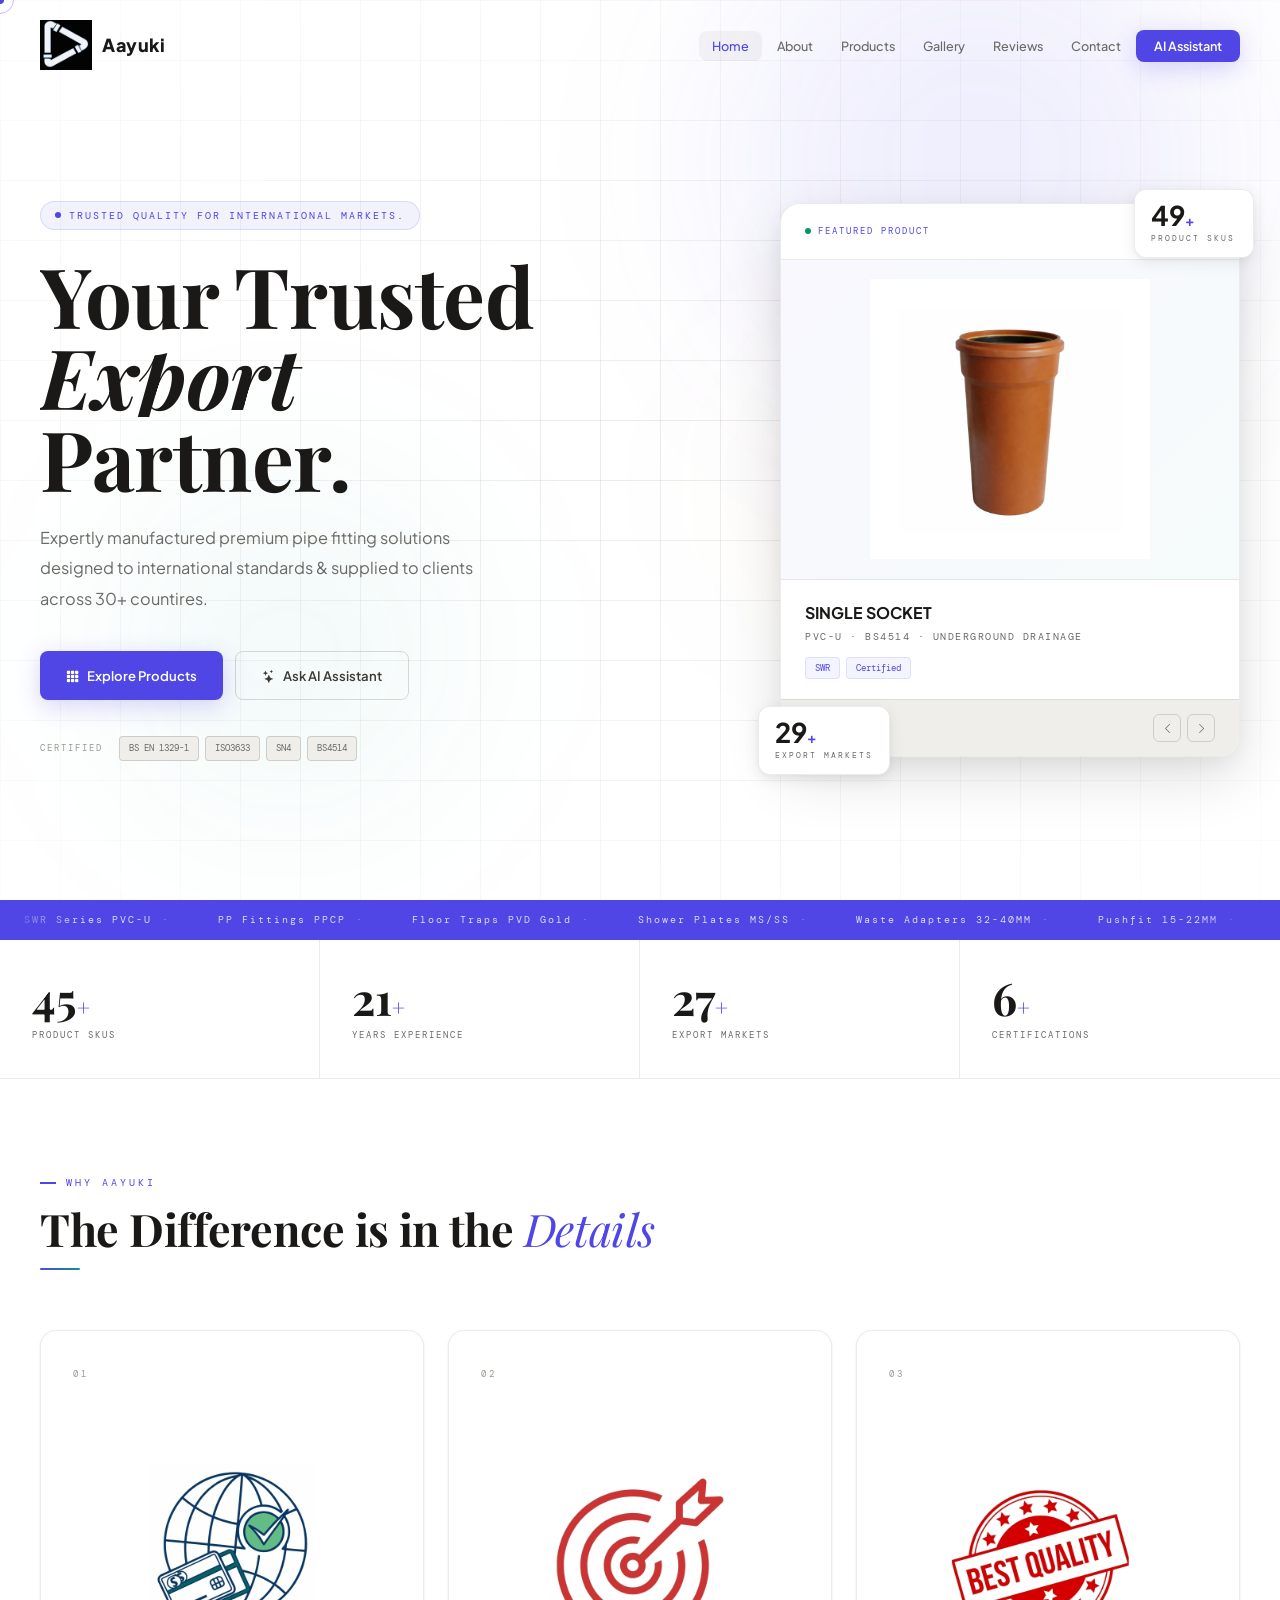
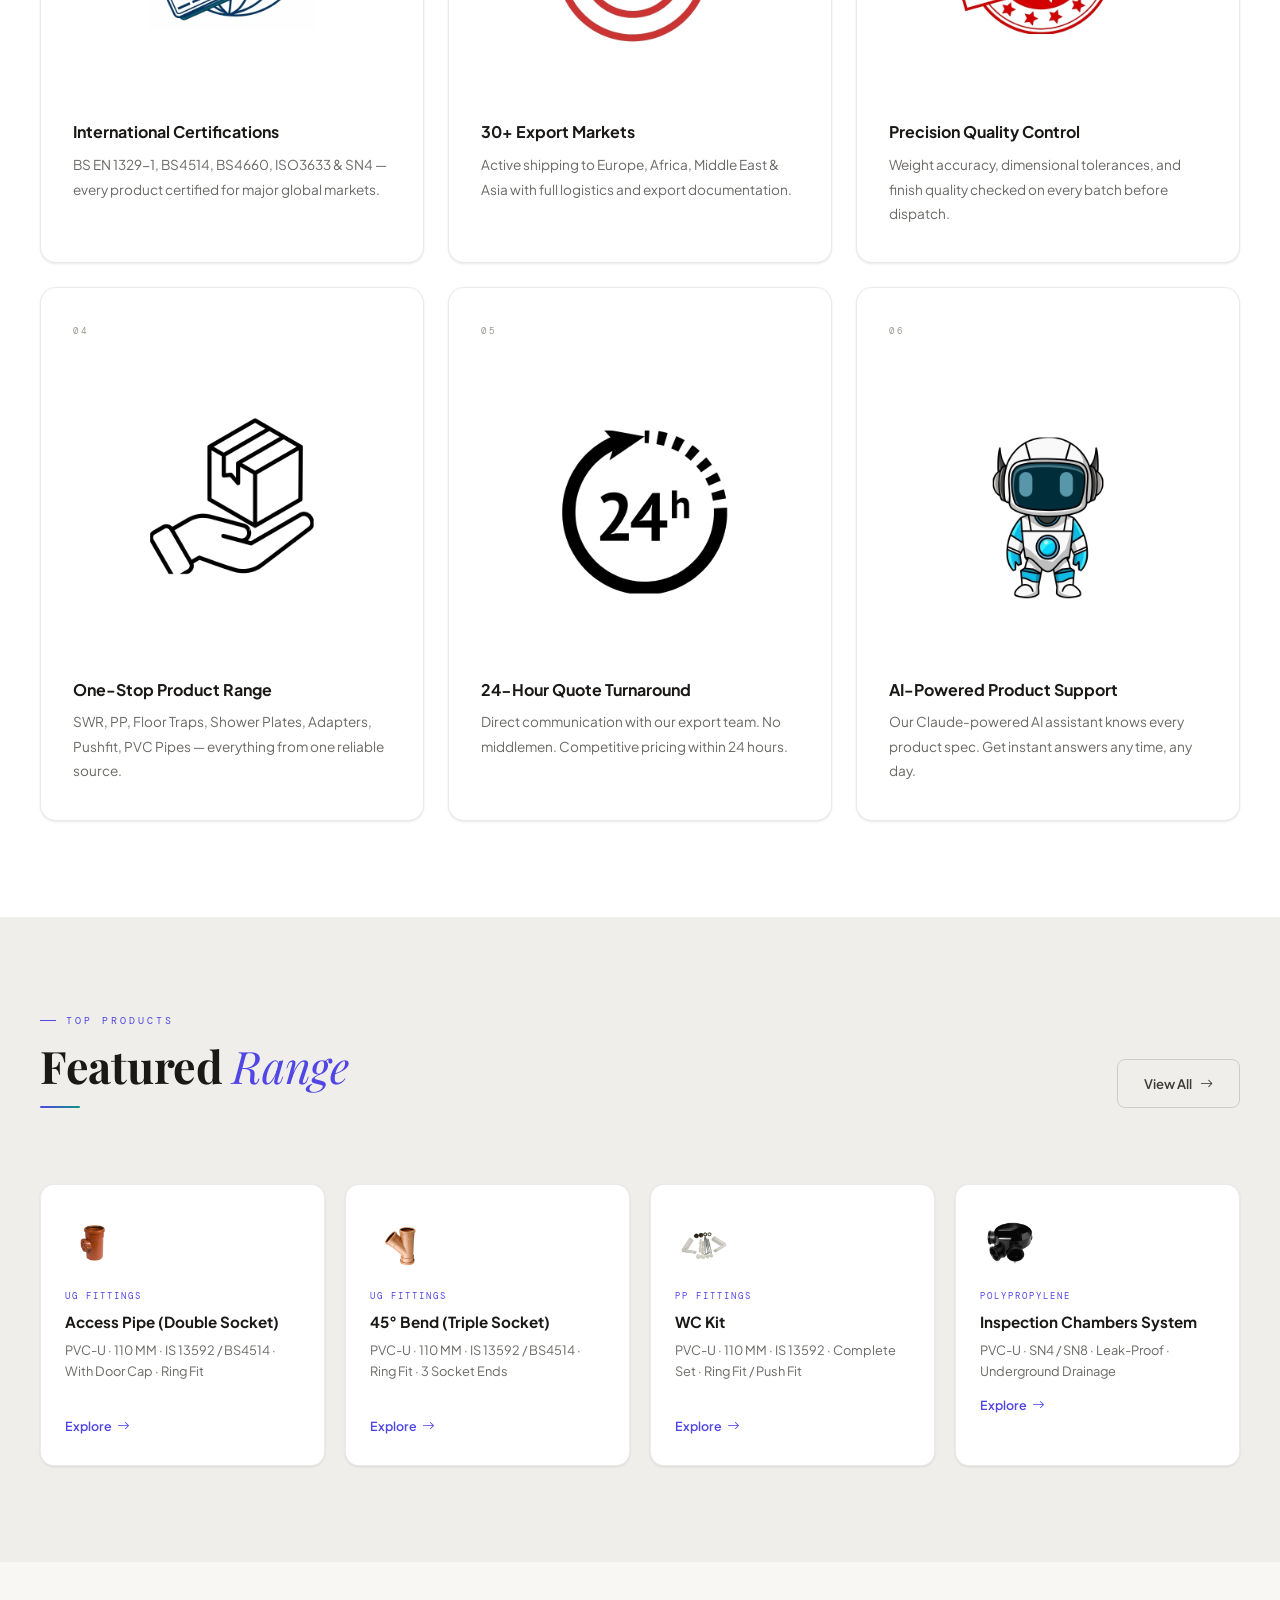
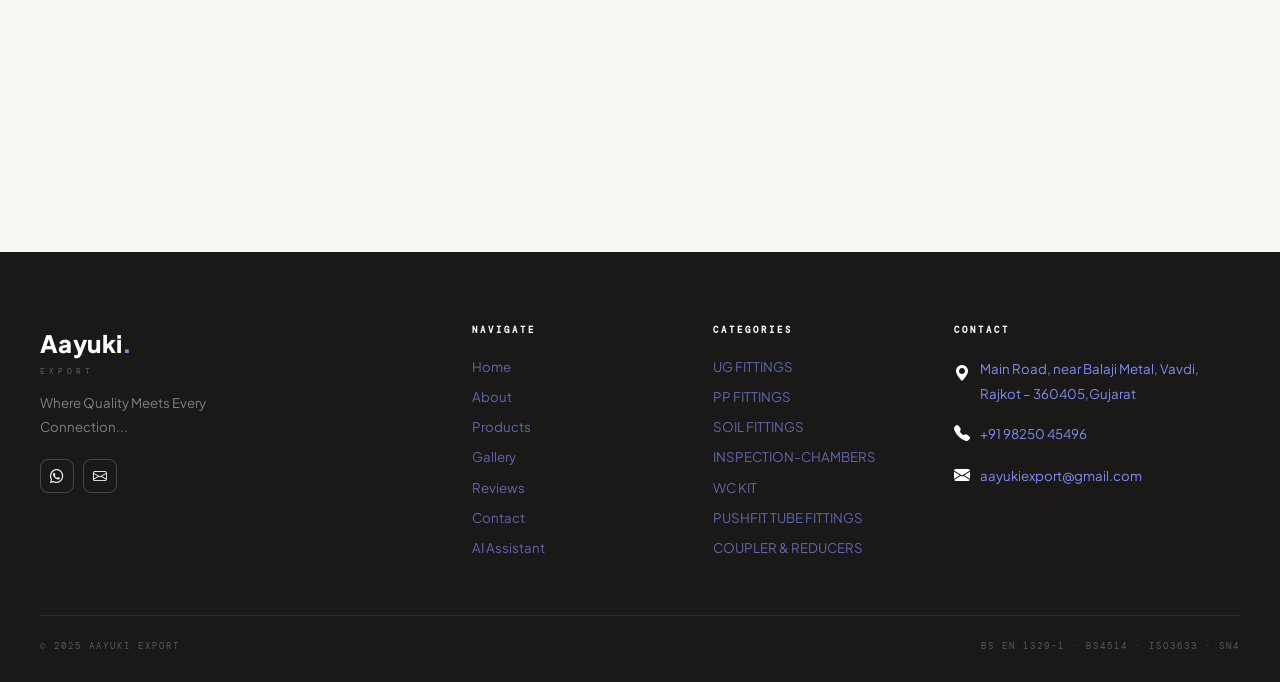
==== commit 9146d1dd: "save" ====
--- a/index.html
+++ b/index.html
@@ -337,10 +337,10 @@
   <div class="foot-logo-name">Aayuki<span>.</span></div>
   <div class="foot-logo-tag">Export</div>
   <div class="foot-desc">Where Quality Meets Every Connection...</div>
-  <div style="margin-top:20px;">
-    
+  <div style="margin-top:20px;"> 
     <a href="https://wa.me/919825045496" class="soc"><i class="bi bi-whatsapp"></i></a>
-    <a href="mailto:info@duraexport.uk" class="soc"><i class="bi bi-envelope"></i></a></div></div>
+    <a href="mailto:info@duraexport.uk" class="soc"><i class="bi bi-envelope"></i></a>
+  </div></div>
     <div><h6>Navigate</h6><a href="index" class="flink">Home</a><a href="about" class="flink">About</a><a href="products" class="flink">Products</a><a href="gallery" class="flink">Gallery</a><a href="reviews" class="flink">Reviews</a><a href="contact" class="flink">Contact</a><a href="ai" class="flink">AI Assistant</a></div>
     <div><h6>Categories</h6><a href="products.html" onclick="filterTo('swr');return false;" class="flink">
        UG FITTINGS</a><a href="products.html" onclick="filterTo('pp');return false;" class="flink">
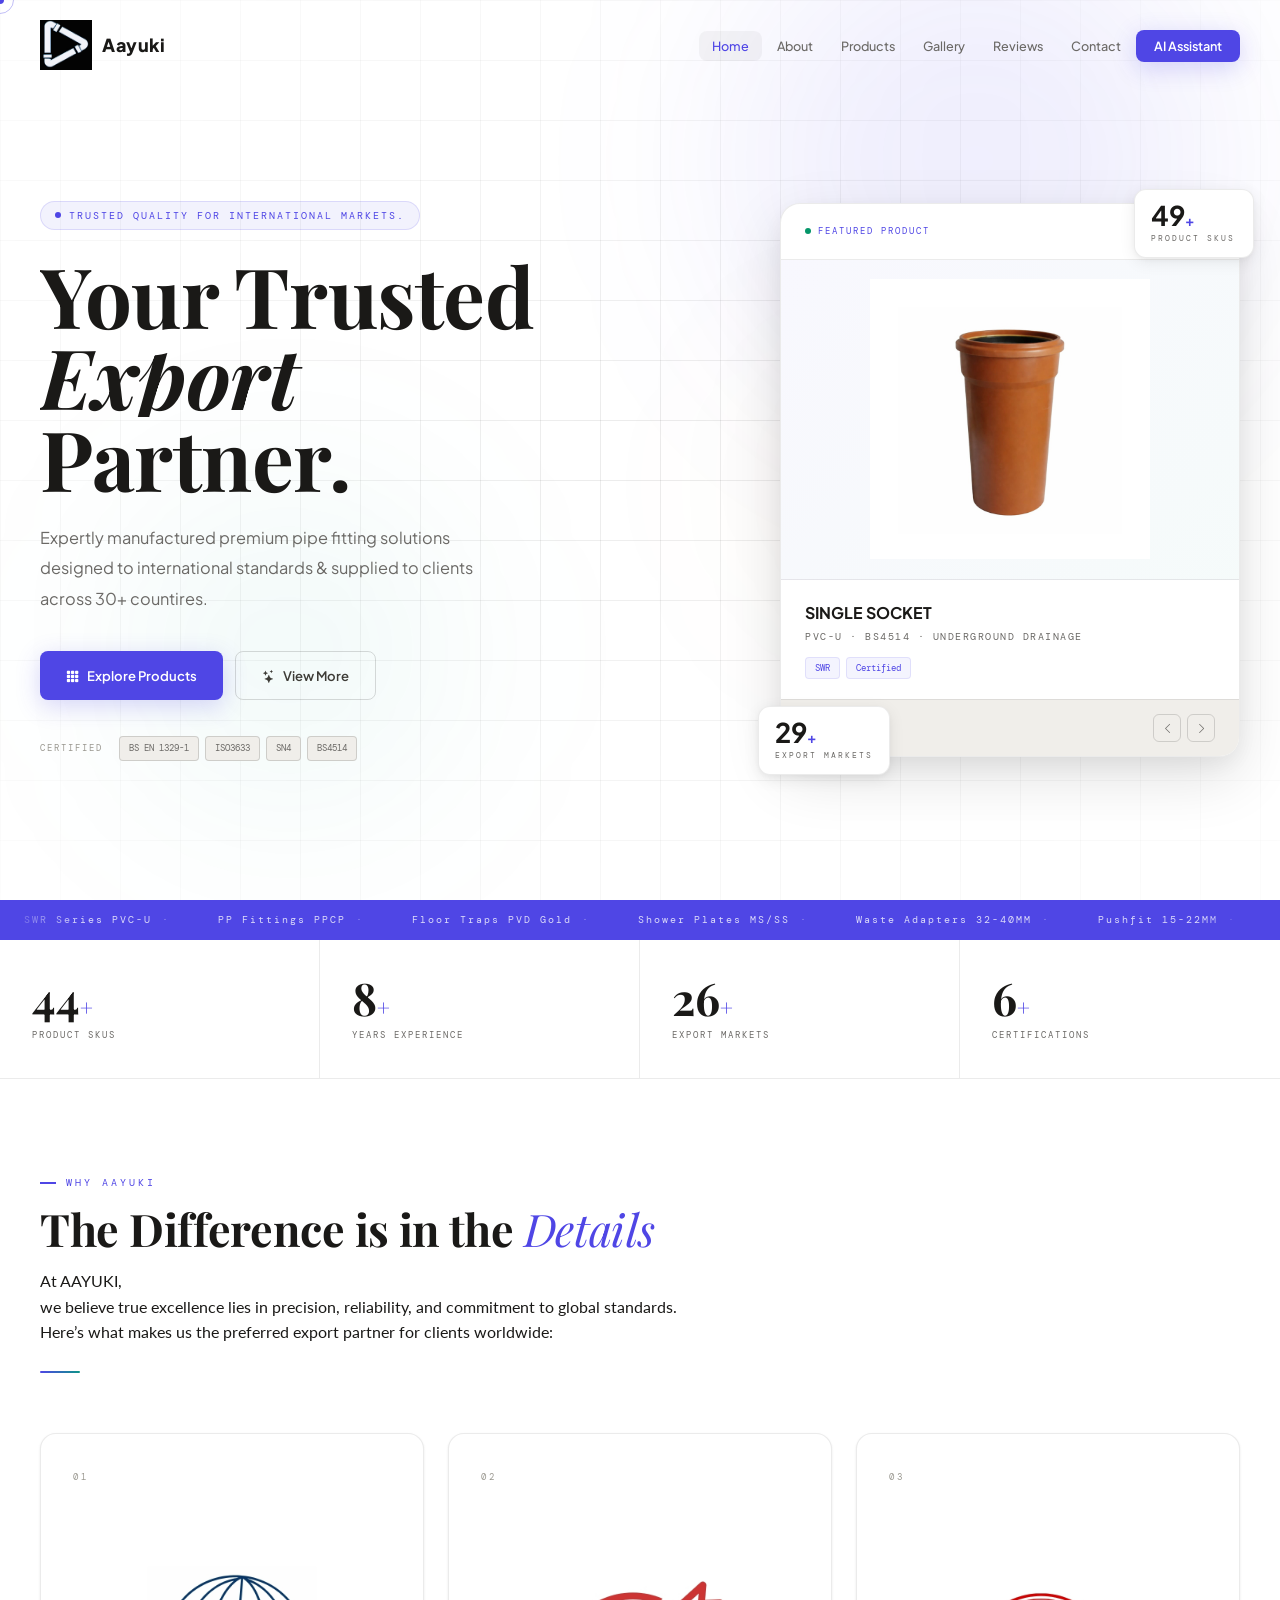
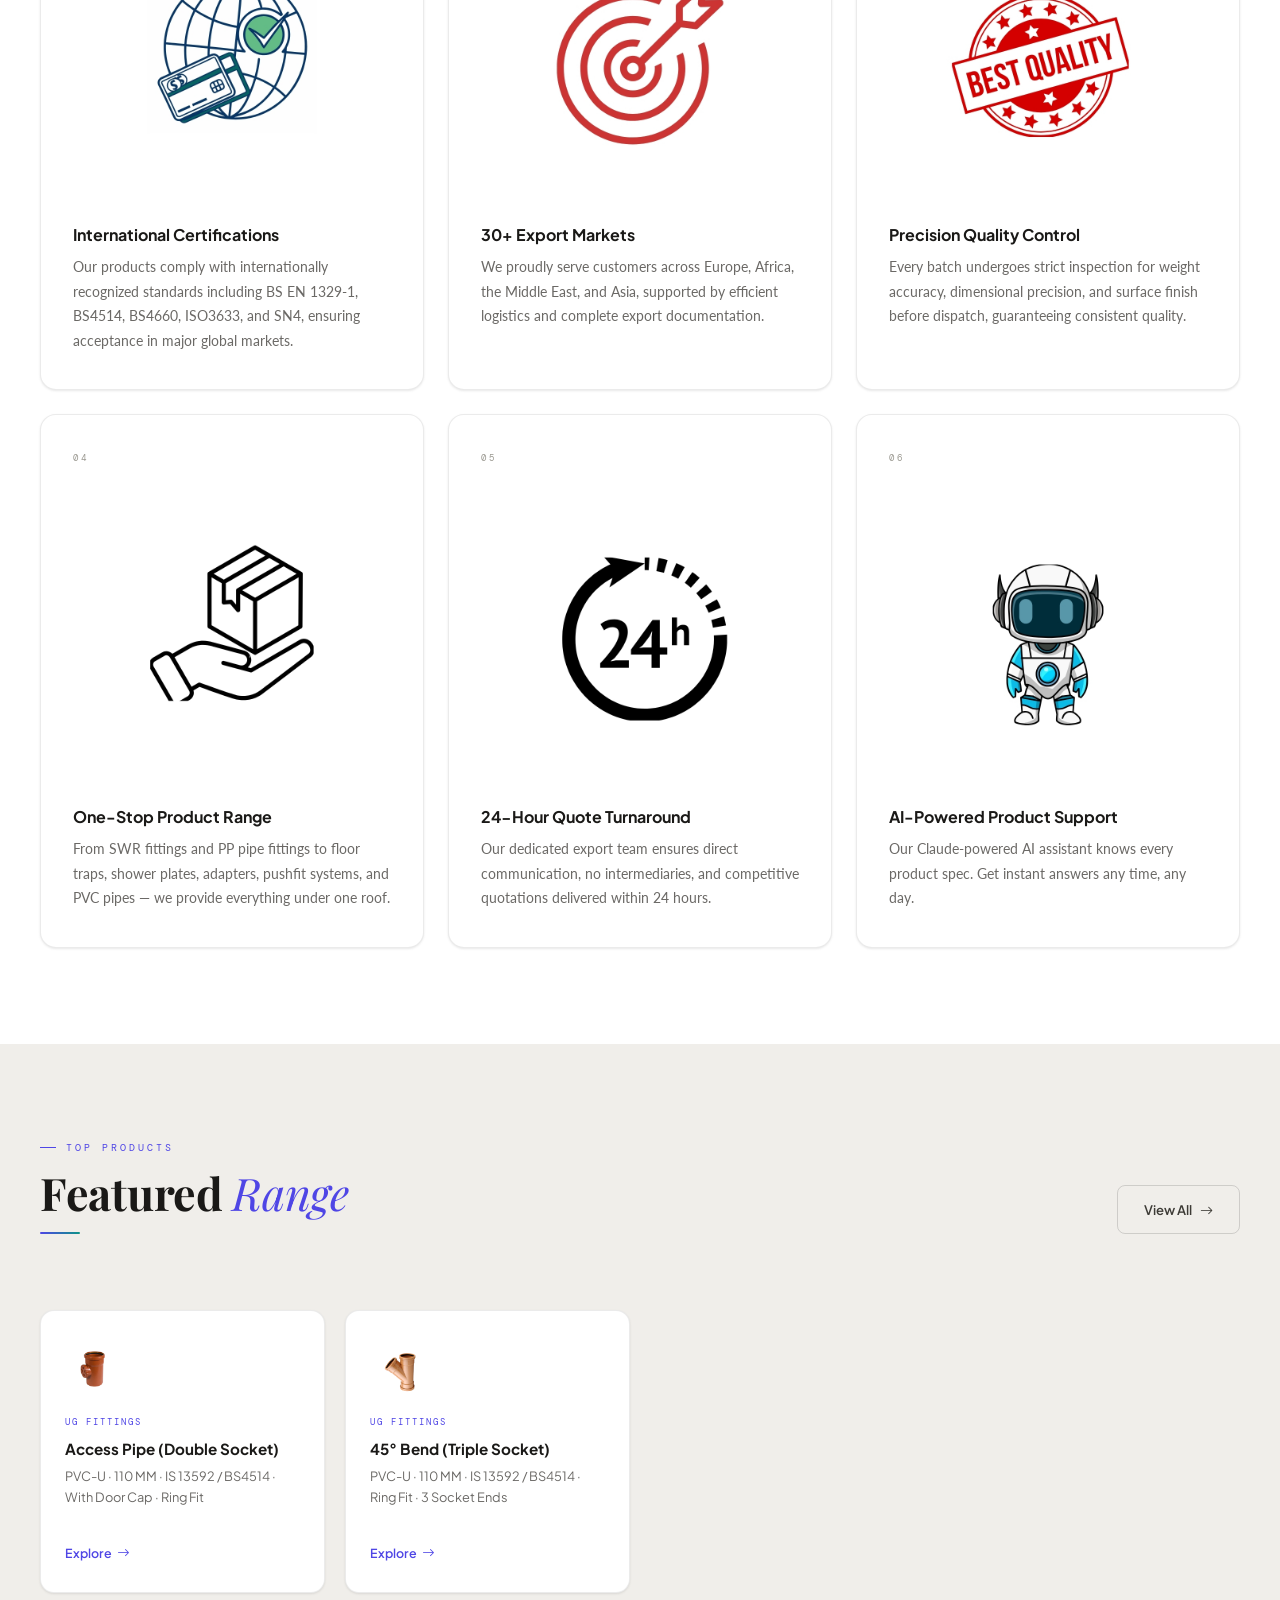
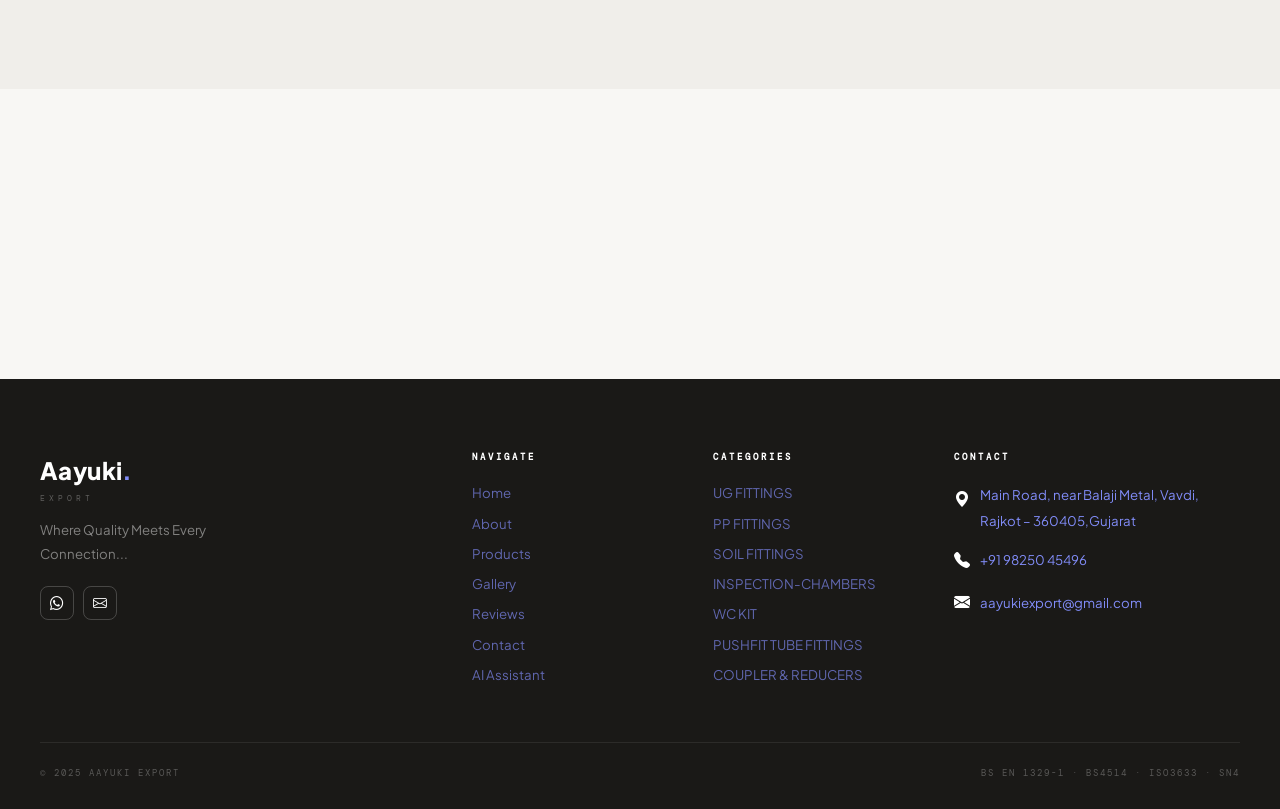
==== commit e8c4f019: "yeeeeeeeeeee" ====
--- a/index.html
+++ b/index.html
@@ -192,7 +192,7 @@
       <p class="hero-p">Expertly manufactured premium pipe fitting solutions designed to international standards & supplied to clients across 30+ countires.</p>
       <div class="hero-btns">
         <a href="products" class="btn btn-p"><i class="bi bi-grid-3x3-gap-fill"></i> Explore Products</a>
-        <a href="ai" class="btn btn-g"><i class="bi bi-stars"></i> Ask AI Assistant</a>
+        <a href="gallery" class="btn btn-g"><i class="bi bi-stars"></i>View More</a>
       </div>
       <div class="hero-trust">
         <span class="ht-label">Certified</span>
@@ -241,7 +241,7 @@
 <!-- STATS -->
 <div class="stats-grid rv">
   <div class="stat-cell"><div class="stat-n"><span class="count" data-to="50" data-dur="1800">0</span><span class="u">+</span></div><div class="stat-l">Product SKUs</div></div>
-  <div class="stat-cell"><div class="stat-n"><span class="count" data-to="25" data-dur="2000">0</span><span class="u">+</span></div><div class="stat-l">Years Experience</div></div>
+  <div class="stat-cell"><div class="stat-n"><span class="count" data-to="10" data-dur="2000">0</span><span class="u">+</span></div><div class="stat-l">Years Experience</div></div>
   <div class="stat-cell"><div class="stat-n"><span class="count" data-to="30" data-dur="1800">0</span><span class="u">+</span></div><div class="stat-l">Export Markets</div></div>
   <div class="stat-cell"><div class="stat-n">6<span class="u">+</span></div><div class="stat-l">Certifications</div></div>
 </div>
@@ -249,14 +249,16 @@
 <!-- WHY CHOOSE -->
 <section class="sec sec-white">
   <div class="wrap">
-    <div class="rv"><div class="eyebrow">Why Aayuki</div><h2 class="stitle">The Difference is in the <em>Details</em></h2><div class="srule"></div></div>
+    <div class="rv"><div class="eyebrow">Why Aayuki</div><h2 class="stitle">The Difference is in the <em>Details</em></h2>
+    <p style="font-family:'Lato',sans-serif;font-weight:400;">At AAYUKI, <br>we believe true excellence lies in precision, reliability, and commitment to global standards. <br>Here’s what makes us the preferred export partner for clients worldwide:</p>
+    <br><div class="srule"></div></div>
     <div class="why-grid">
-      <div class="why-card rv" style="transition-delay:.05s"><div class="why-num">01</div><div class=""><img src="IMAGES/logo/1.jpg" alt="Trophy" /></div><div class="why-title">International Certifications</div><div class="why-body">BS EN 1329-1, BS4514, BS4660, ISO3633 &amp; SN4 — every product certified for major global markets.</div></div>
-      <div class="why-card rv" style="transition-delay:.1s"><div class="why-num">02</div><div class=""><img src="IMAGES/logo/2.jpg" alt="Globe" /></div><div class="why-title">30+ Export Markets</div><div class="why-body">Active shipping to Europe, Africa, Middle East &amp; Asia with full logistics and export documentation.</div></div>
-      <div class="why-card rv" style="transition-delay:.15s"><div class="why-num">03</div><div class=""><img src="IMAGES/logo/3.jpg" alt="Quality Control" /></div><div class="why-title">Precision Quality Control</div><div class="why-body">Weight accuracy, dimensional tolerances, and finish quality checked on every batch before dispatch.</div></div>
-      <div class="why-card rv" style="transition-delay:.2s"><div class="why-num">04</div><div class=""><img src="IMAGES/logo/4.jpg" alt="Package" /></div><div class="why-title">One-Stop Product Range</div><div class="why-body">SWR, PP, Floor Traps, Shower Plates, Adapters, Pushfit, PVC Pipes — everything from one reliable source.</div></div>
-      <div class="why-card rv" style="transition-delay:.25s"><div class="why-num">05</div><div class=""><img src="IMAGES/logo/5.jpg" alt="Fast Service" /></div><div class="why-title">24-Hour Quote Turnaround</div><div class="why-body">Direct communication with our export team. No middlemen. Competitive pricing within 24 hours.</div></div>
-      <div class="why-card rv" style="transition-delay:.3s"><div class="why-num">06</div><div class=""><img src="IMAGES/logo/6.jpg" alt="AI Assistant" /></div><div class="why-title">AI-Powered Product Support</div><div class="why-body">Our Claude-powered AI assistant knows every product spec. Get instant answers any time, any day.</div></div>
+      <div class="why-card rv" style="transition-delay:.05s"><div class="why-num">01</div><div class=""><img src="IMAGES/logo/1.jpg" alt="Trophy" /></div><div class="why-title">International Certifications</div><div class="why-body" style="font-family:'Lato',sans-serif;font-weight:400;">Our products comply with internationally recognized standards including BS EN 1329-1, BS4514, BS4660, ISO3633, and SN4, ensuring acceptance in major global markets.</div></div>
+      <div class="why-card rv" style="transition-delay:.1s"><div class="why-num">02</div><div class=""><img src="IMAGES/logo/2.jpg" alt="Globe" /></div><div class="why-title">30+ Export Markets</div><div class="why-body" style="font-family:'Lato',sans-serif;font-weight:400;">We proudly serve customers across Europe, Africa, the Middle East, and Asia, supported by efficient logistics and complete export documentation.</div></div>
+      <div class="why-card rv" style="transition-delay:.15s"><div class="why-num">03</div><div class=""><img src="IMAGES/logo/3.jpg" alt="Quality Control" /></div><div class="why-title">Precision Quality Control</div><div class="why-body" style="font-family:'Lato',sans-serif;font-weight:400;">Every batch undergoes strict inspection for weight accuracy, dimensional precision, and surface finish before dispatch, guaranteeing consistent quality.</div></div>
+      <div class="why-card rv" style="transition-delay:.2s"><div class="why-num">04</div><div class=""><img src="IMAGES/logo/4.jpg" alt="Package" /></div><div class="why-title">One-Stop Product Range</div><div class="why-body" style="font-family:'Lato',sans-serif;font-weight:400;">From SWR fittings and PP pipe fittings to floor traps, shower plates, adapters, pushfit systems, and PVC pipes — we provide everything under one roof.</div></div>
+      <div class="why-card rv" style="transition-delay:.25s"><div class="why-num">05</div><div class=""><img src="IMAGES/logo/5.jpg" alt="Fast Service" /></div><div class="why-title">24-Hour Quote Turnaround</div><div class="why-body" style="font-family:'Lato',sans-serif;font-weight:400;">Our dedicated export team ensures direct communication, no intermediaries, and competitive quotations delivered within 24 hours.</div></div>
+      <div class="why-card rv" style="transition-delay:.3s"><div class="why-num">06</div><div class=""><img src="IMAGES/logo/6.jpg" alt="AI Assistant" /></div><div class="why-title">AI-Powered Product Support</div><div class="why-body" style="font-family:'Lato',sans-serif;font-weight:400;">Our Claude-powered AI assistant knows every product spec. Get instant answers any time, any day.</div></div>
     </div>
   </div>
 </section>
--- a/style.css
+++ b/style.css
@@ -2,7 +2,7 @@
    AAYUKI — Shared Design System · Light Theme
    Professional · Clean · Premium
 ═══════════════════════════════════════════════ */
-@import url('https://fonts.googleapis.com/css2?family=Plus+Jakarta+Sans:wght@300;400;500;600;700;800&family=DM+Mono:wght@300;400;500&family=Playfair+Display:ital,wght@0,600;0,700;1,400;1,600&display=swap');
+@import url('https://fonts.googleapis.com/css2?family=Plus+Jakarta+Sans:wght@300;400;500;600;700;800&family=DM+Mono:wght@300;400;500&family=Playfair+Display:ital,wght@0,600;0,700;1,400;1,600&family=Lato:wght@300;400;700&display=swap');
 
 :root {
   --bg:        #f8f7f4;
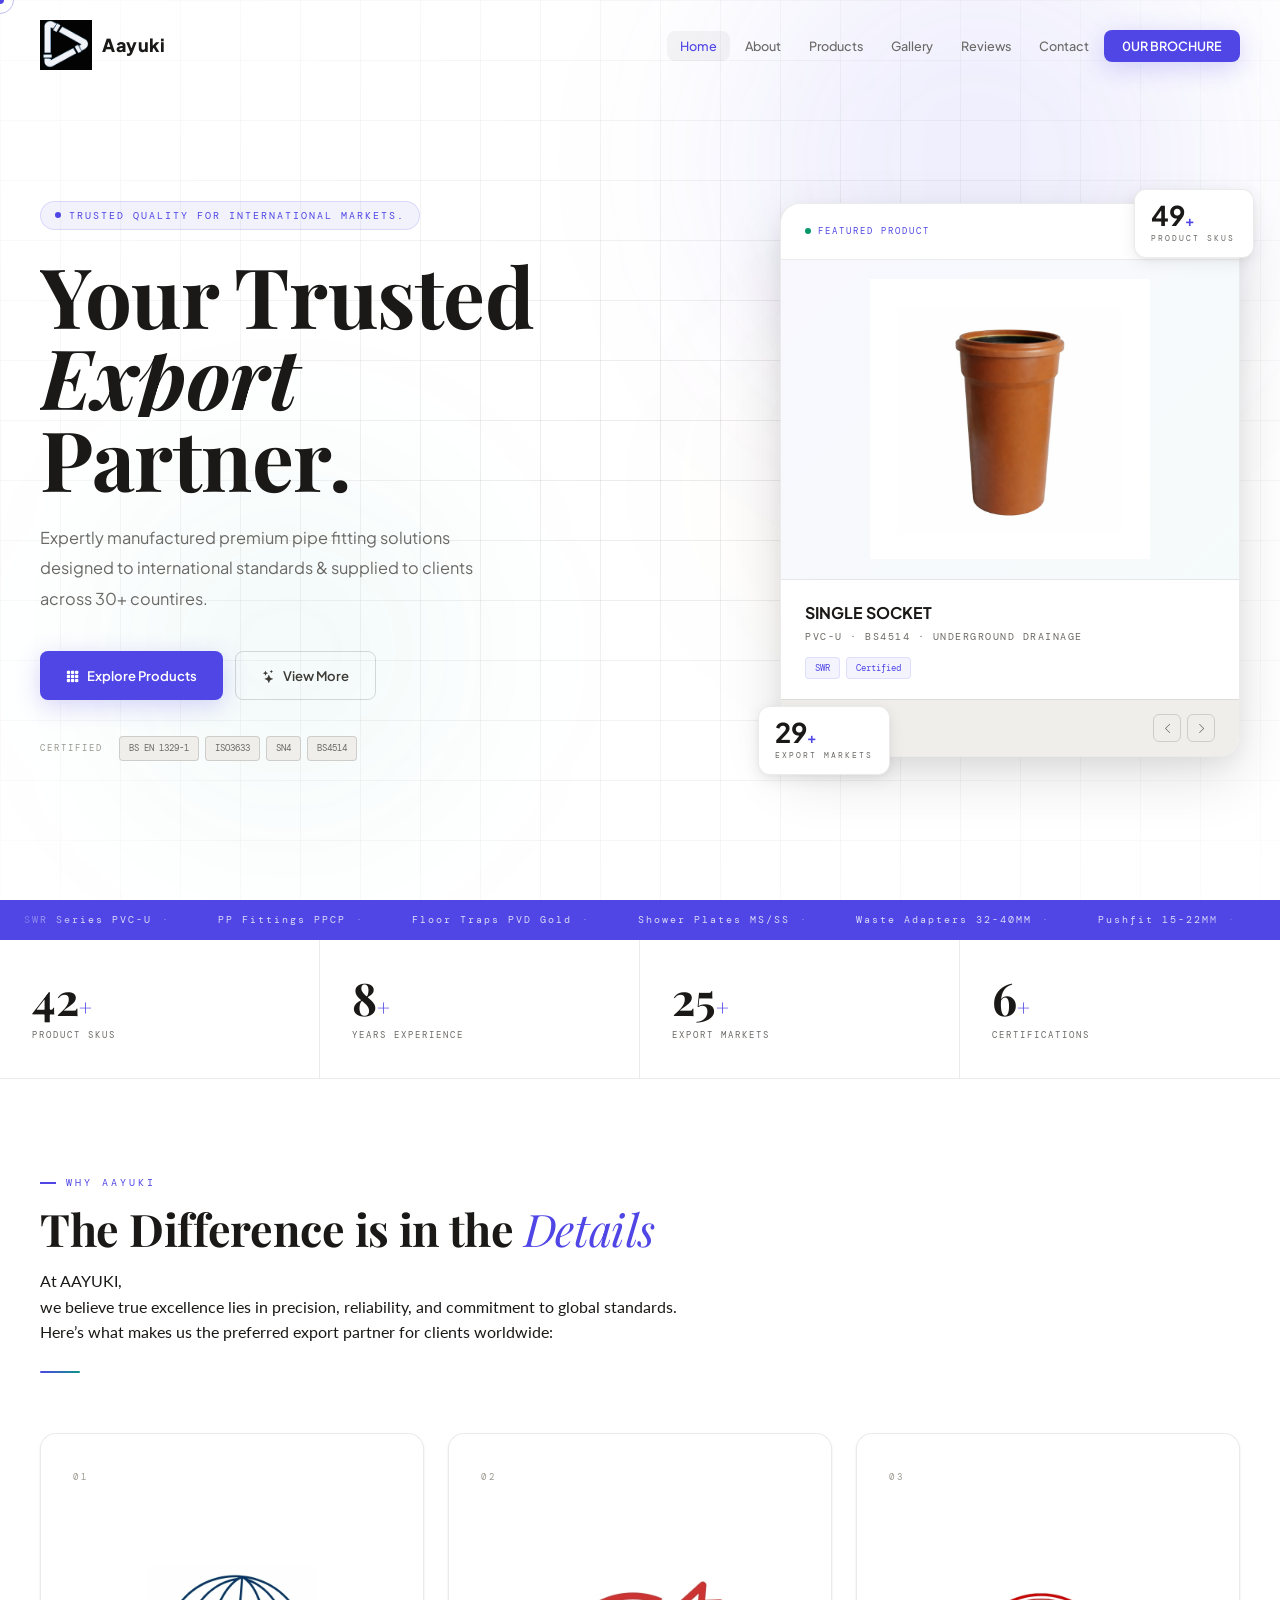
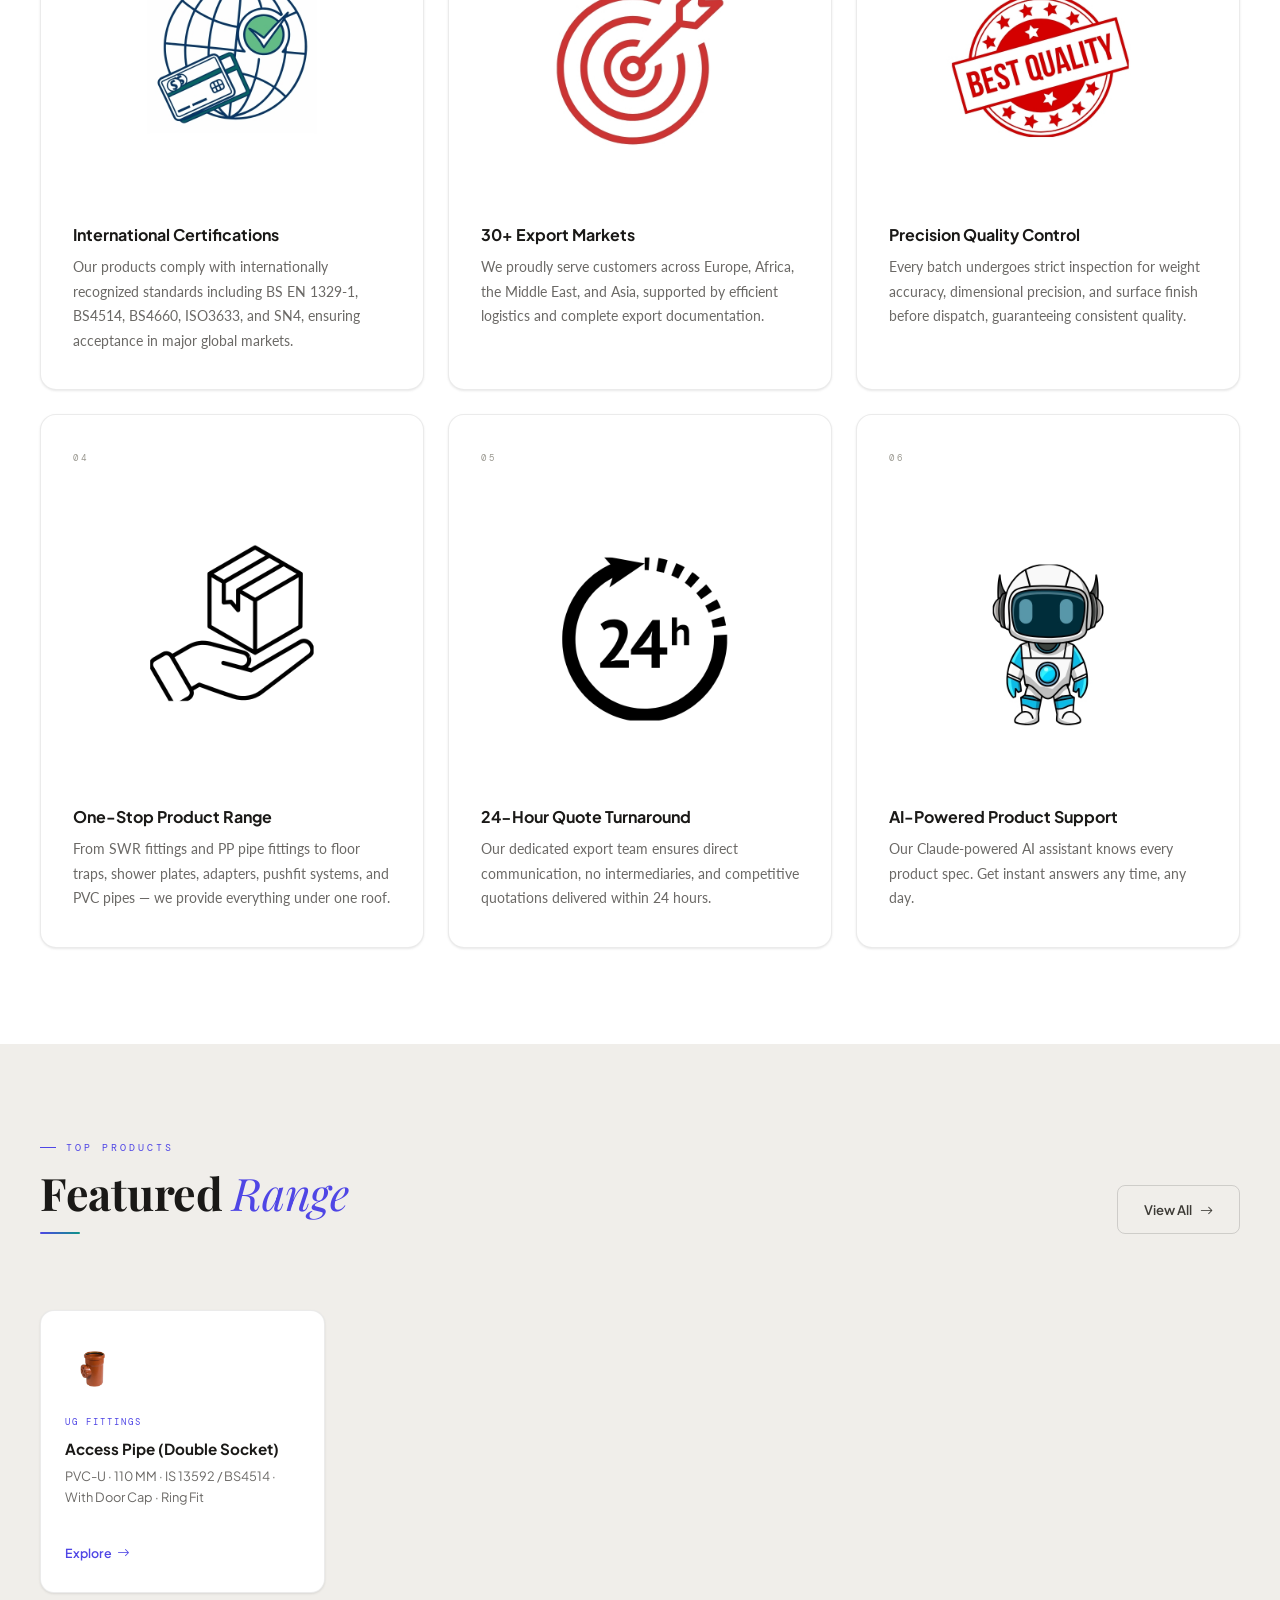
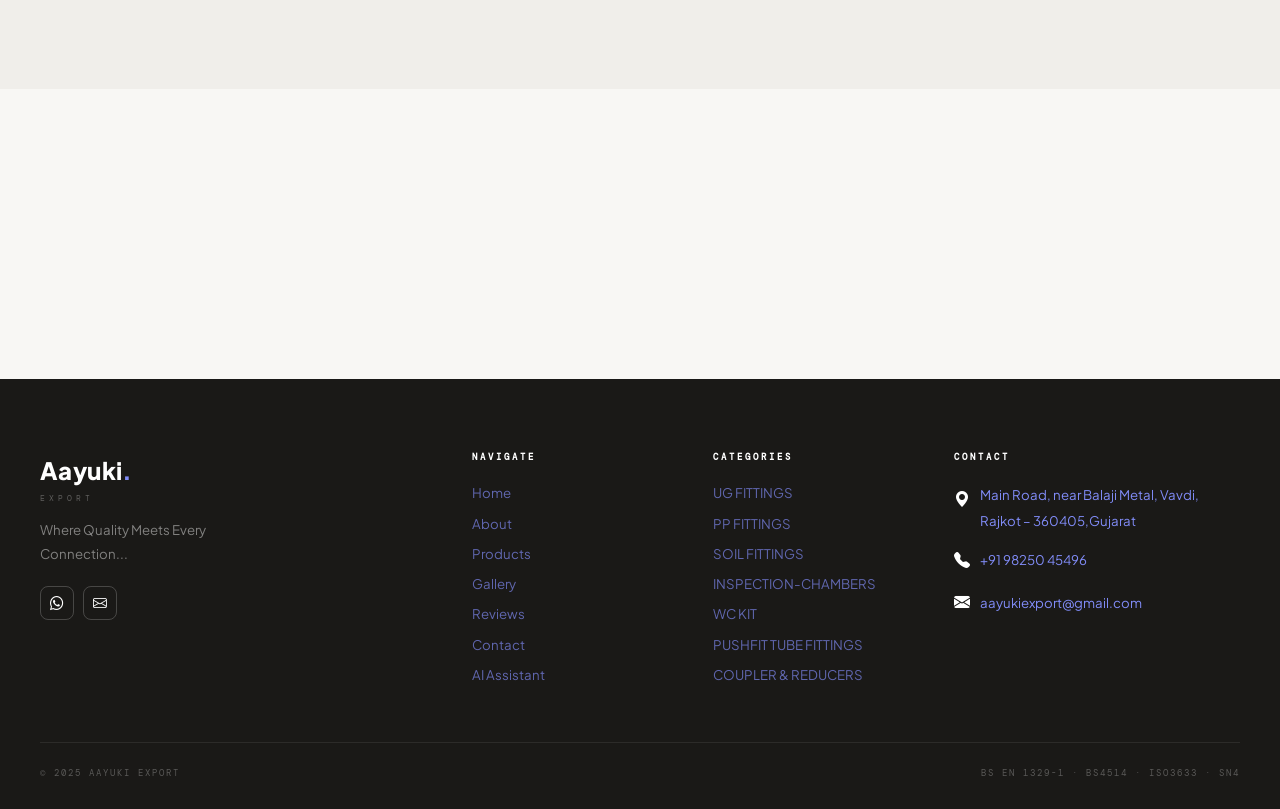
==== commit 12ef5db5: "new added" ====
--- a/index.html
+++ b/index.html
@@ -166,7 +166,7 @@
       <li><a href="gallery">Gallery</a></li>
       <li><a href="reviews">Reviews</a></li>
       <li><a href="contact">Contact</a></li>
-      <li><a href="ai" class="nav-cta">AI Assistant</a></li>
+      <li><a href="ai" class="nav-cta">0UR BROCHURE</a></li>
     </ul>
     <div class="ham" id="ham"><span></span><span></span><span></span></div>
   </div>
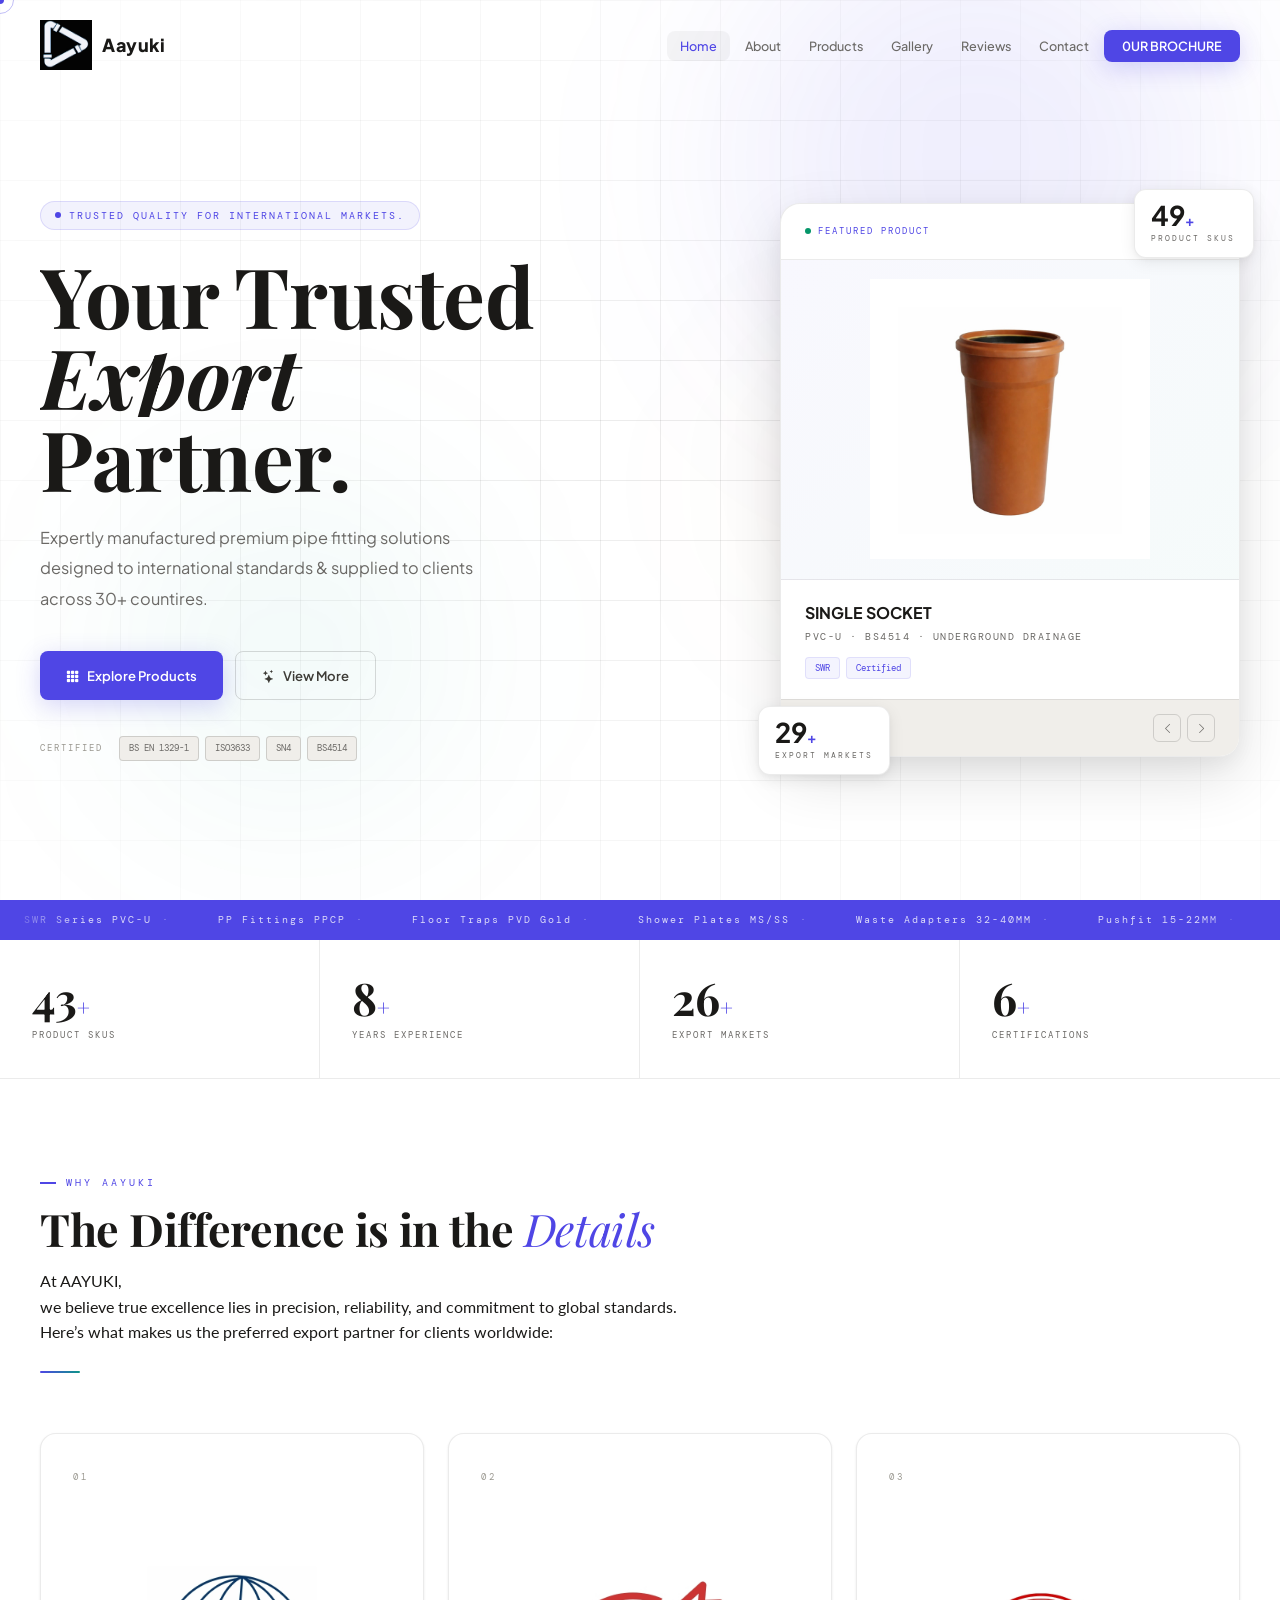
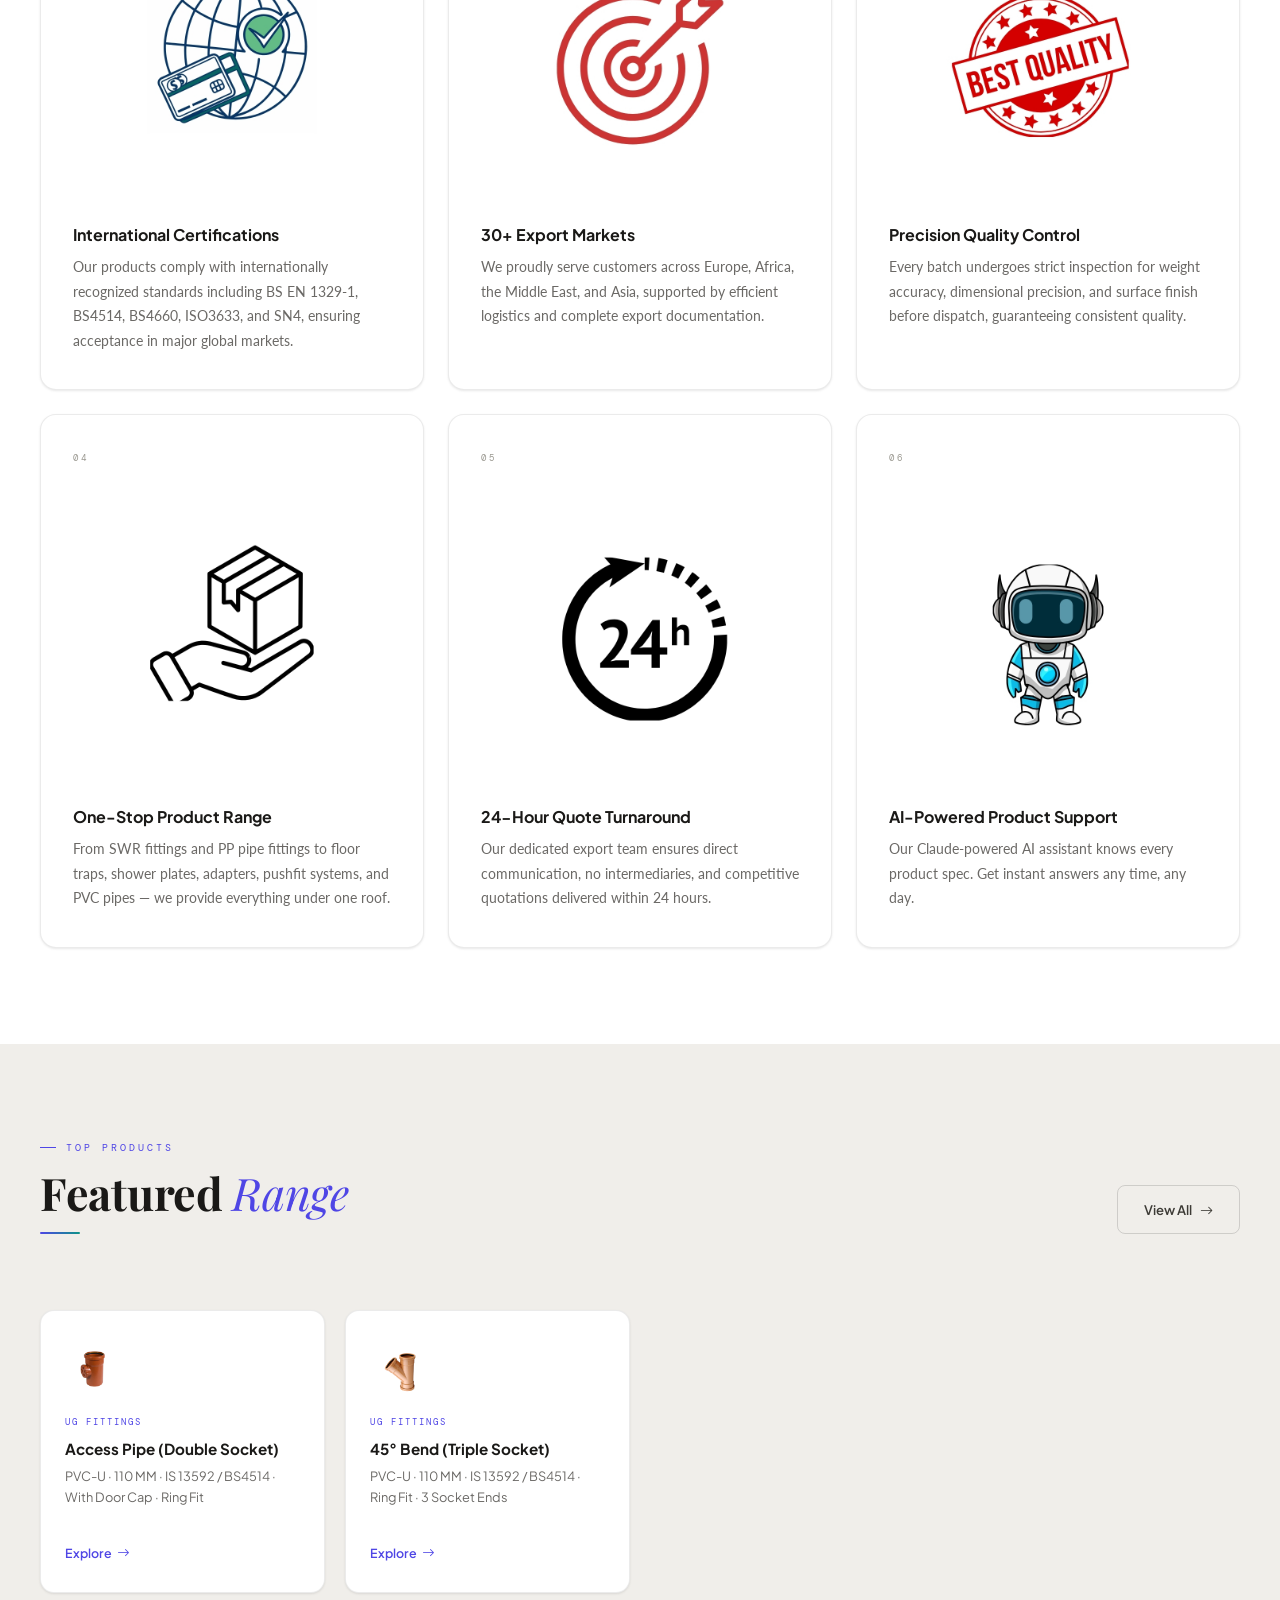
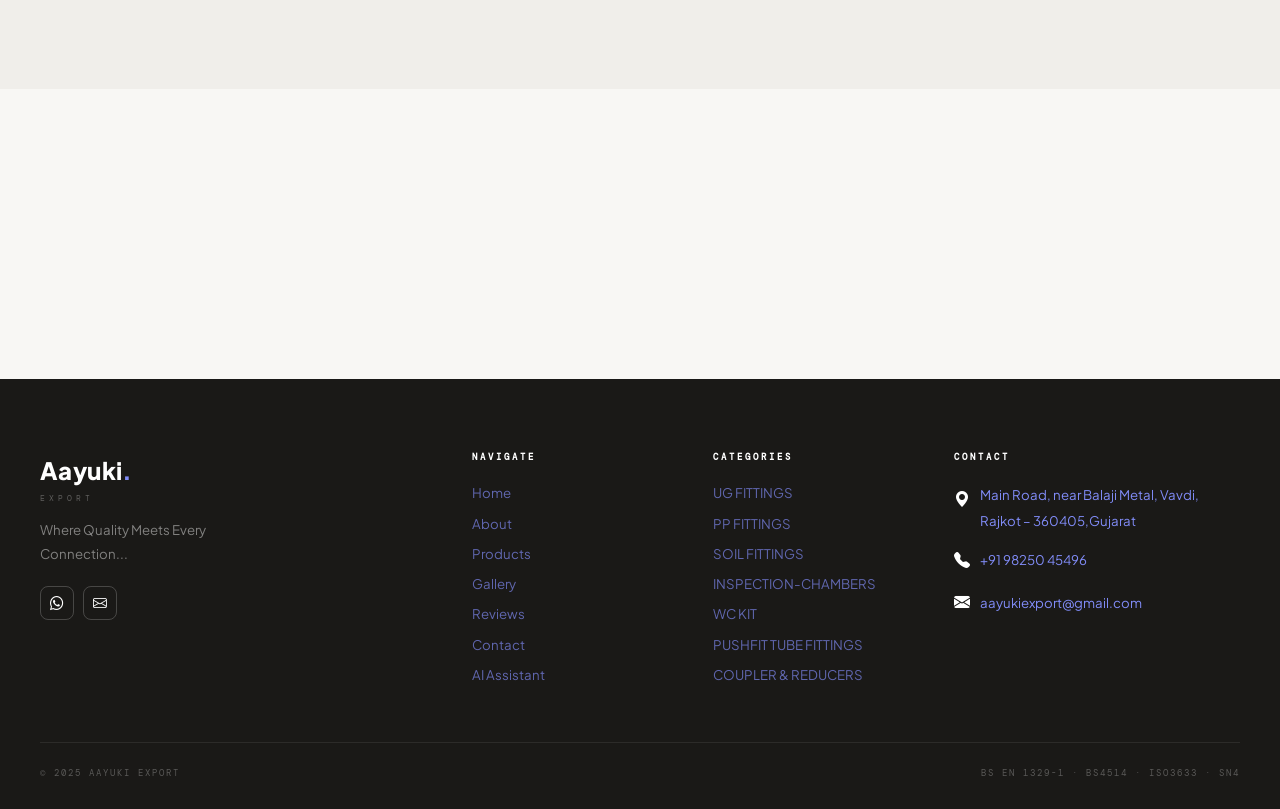
==== commit 21801de9: "replace" ====
--- a/index.html
+++ b/index.html
@@ -175,7 +175,7 @@
   <span class="mob-close" id="mob-close"><i class="bi bi-x-lg"></i></span>
   <a href="index">Home</a><a href="about">About</a><a href="products">Products</a>
   <a href="gallery">Gallery</a><a href="reviews">Reviews</a>
-  <a href="contact">Contact</a><a href="ai">AI Assistant</a>
+  <a href="contact">Contact</a><a href="ai">0UR BROCHURE</a>
 </div>
 
 <!-- HERO -->
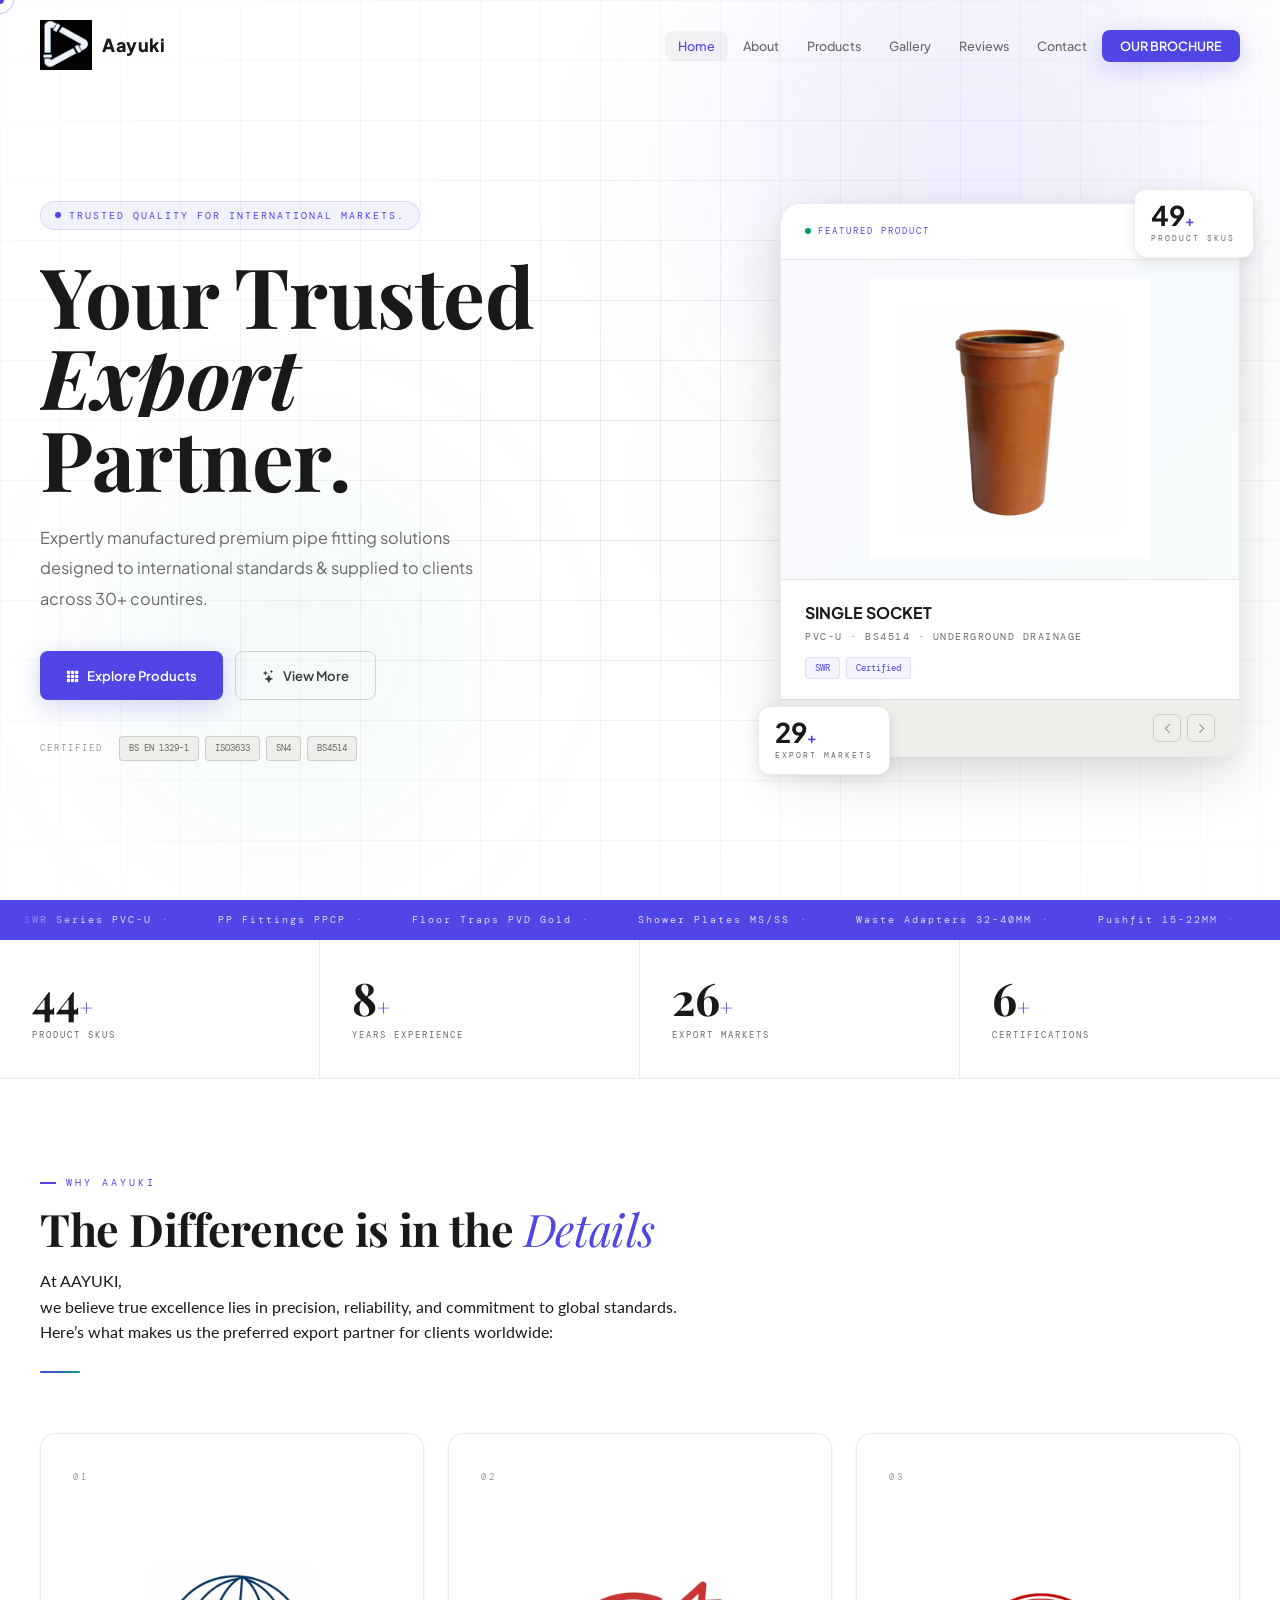
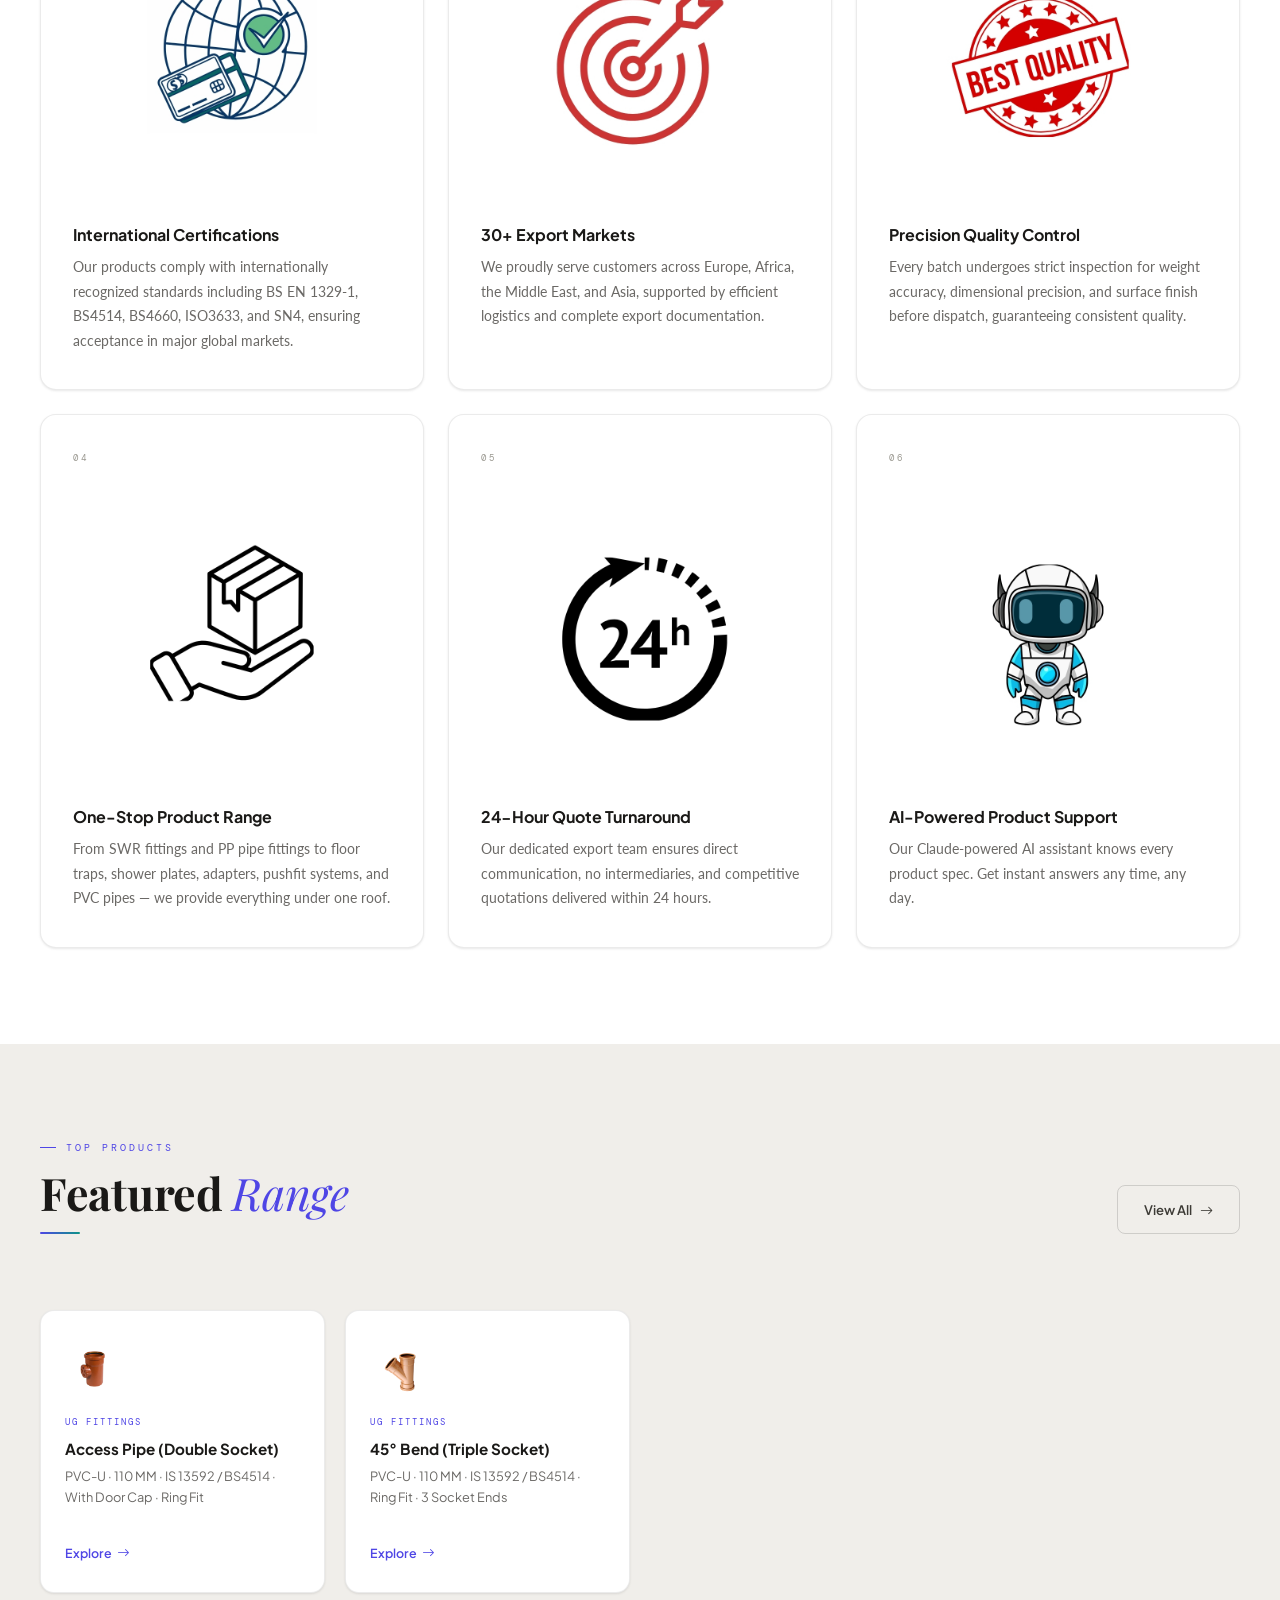
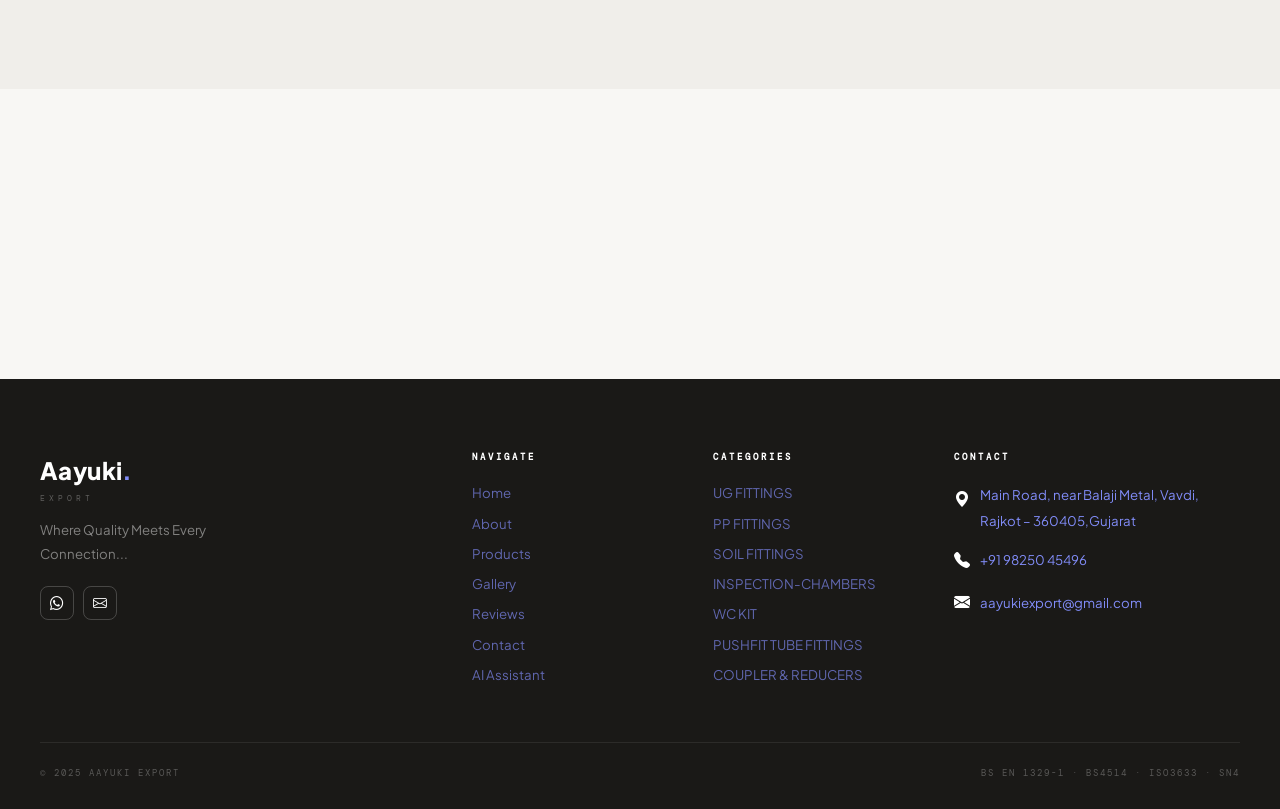
==== commit 4502e559: "REPO" ====
--- a/index.html
+++ b/index.html
@@ -166,7 +166,7 @@
       <li><a href="gallery">Gallery</a></li>
       <li><a href="reviews">Reviews</a></li>
       <li><a href="contact">Contact</a></li>
-      <li><a href="ai" class="nav-cta">0UR BROCHURE</a></li>
+      <li><a href="ai" class="nav-cta">OUR BROCHURE</a></li>
     </ul>
     <div class="ham" id="ham"><span></span><span></span><span></span></div>
   </div>
@@ -175,7 +175,7 @@
   <span class="mob-close" id="mob-close"><i class="bi bi-x-lg"></i></span>
   <a href="index">Home</a><a href="about">About</a><a href="products">Products</a>
   <a href="gallery">Gallery</a><a href="reviews">Reviews</a>
-  <a href="contact">Contact</a><a href="ai">0UR BROCHURE</a>
+  <a href="contact">Contact</a><a href="ai">OUR BROCHURE</a>
 </div>
 
 <!-- HERO -->
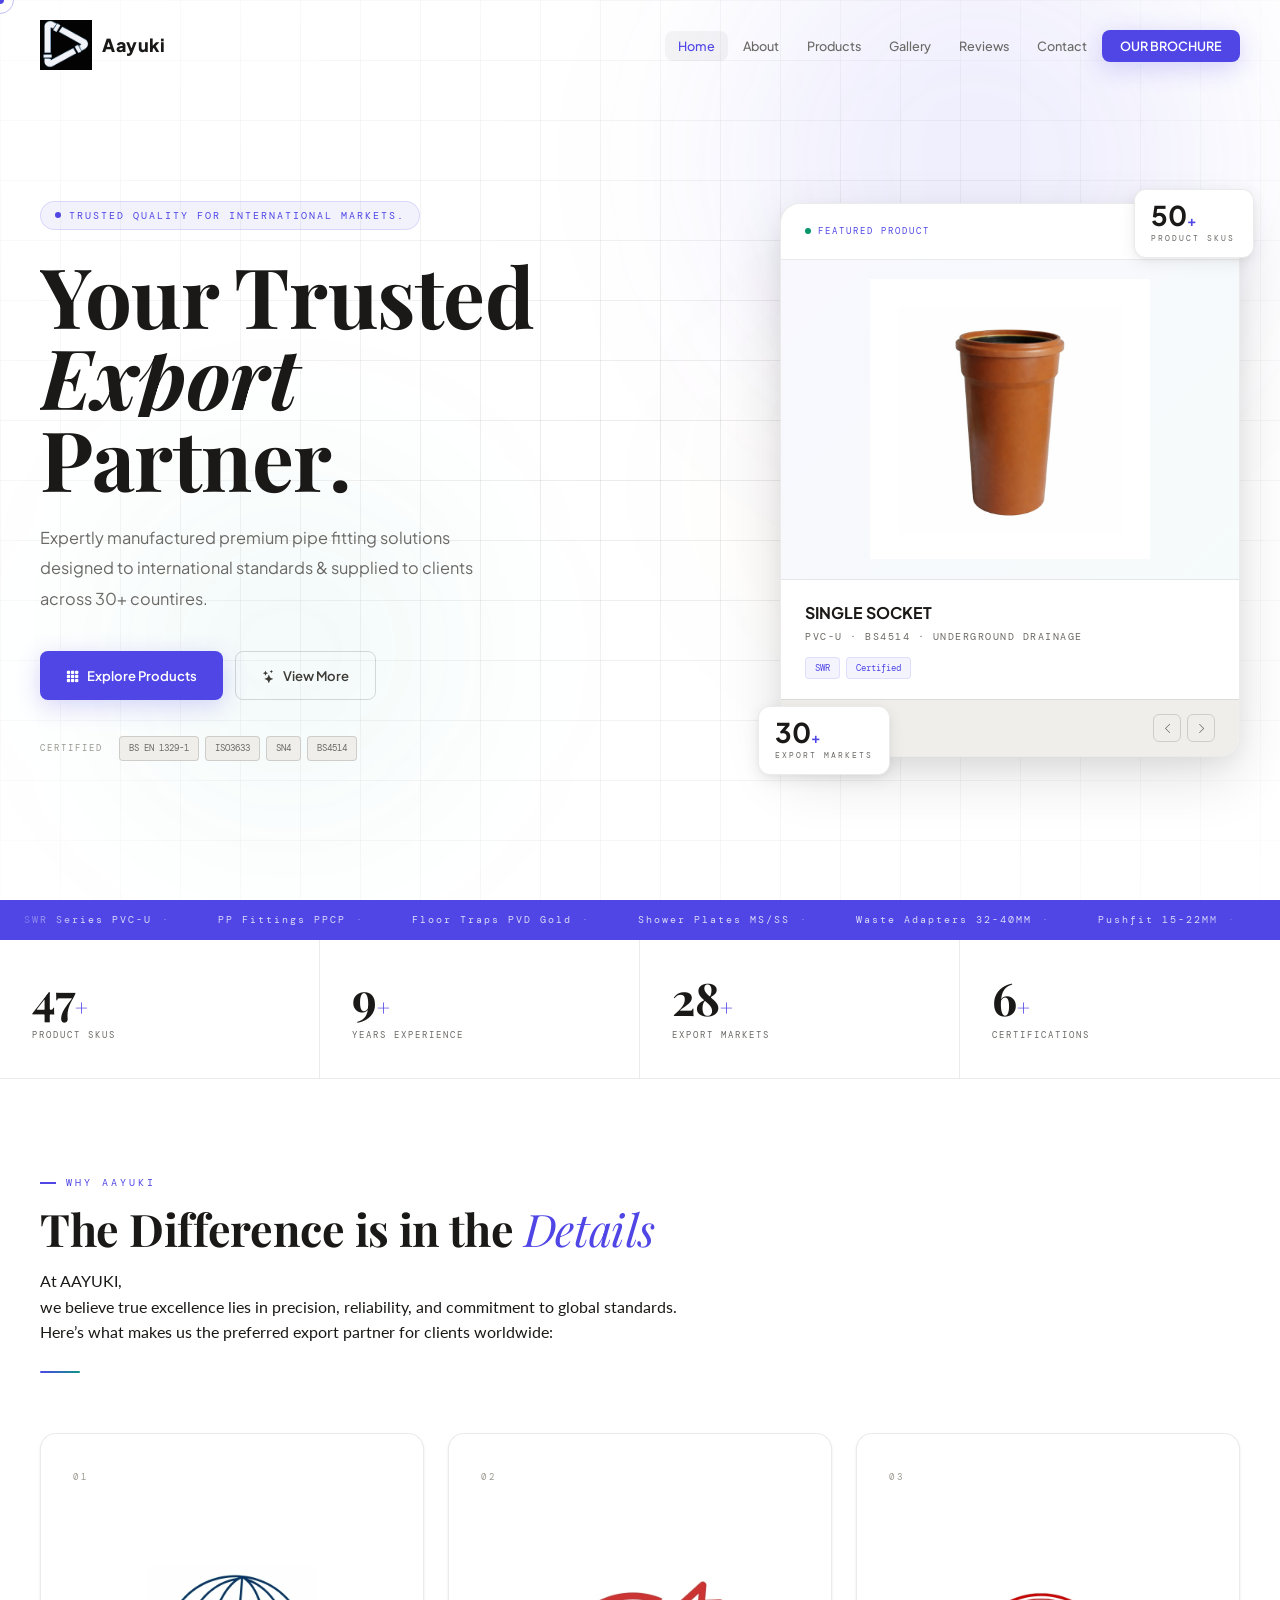
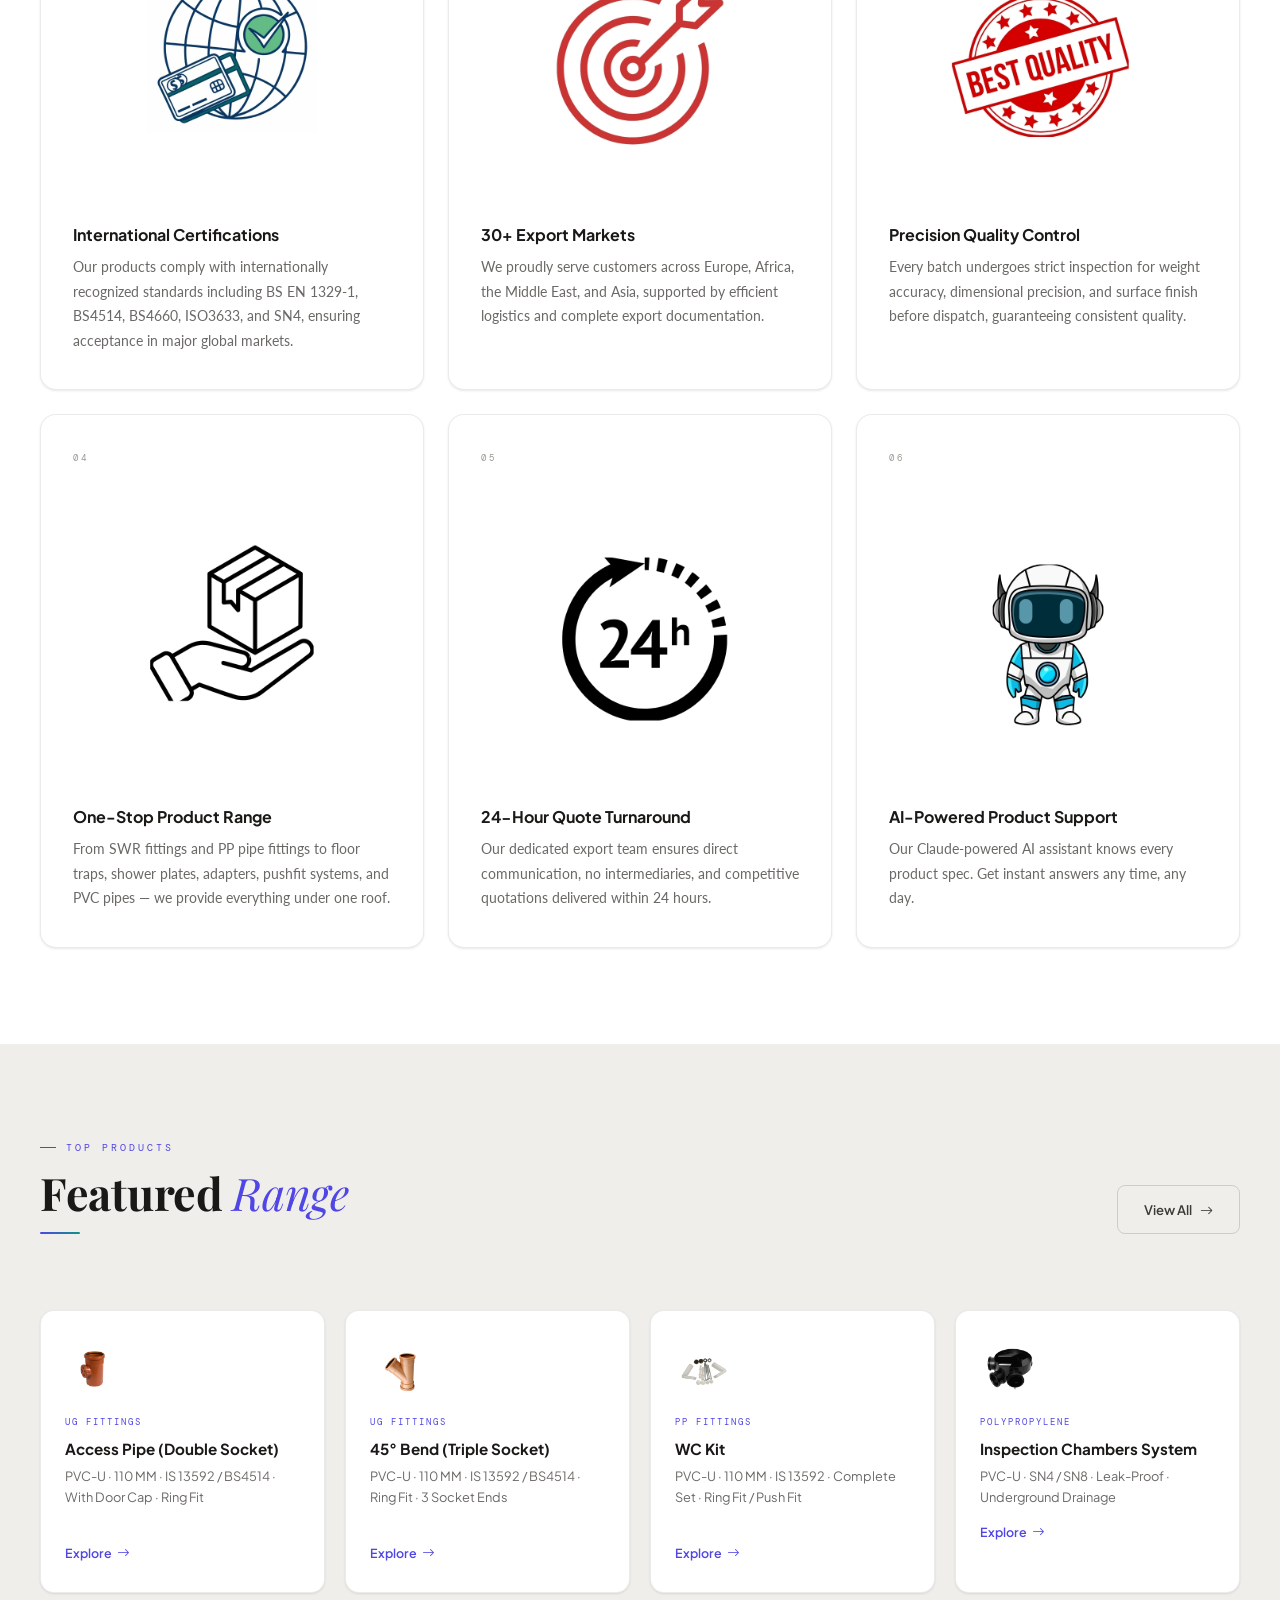
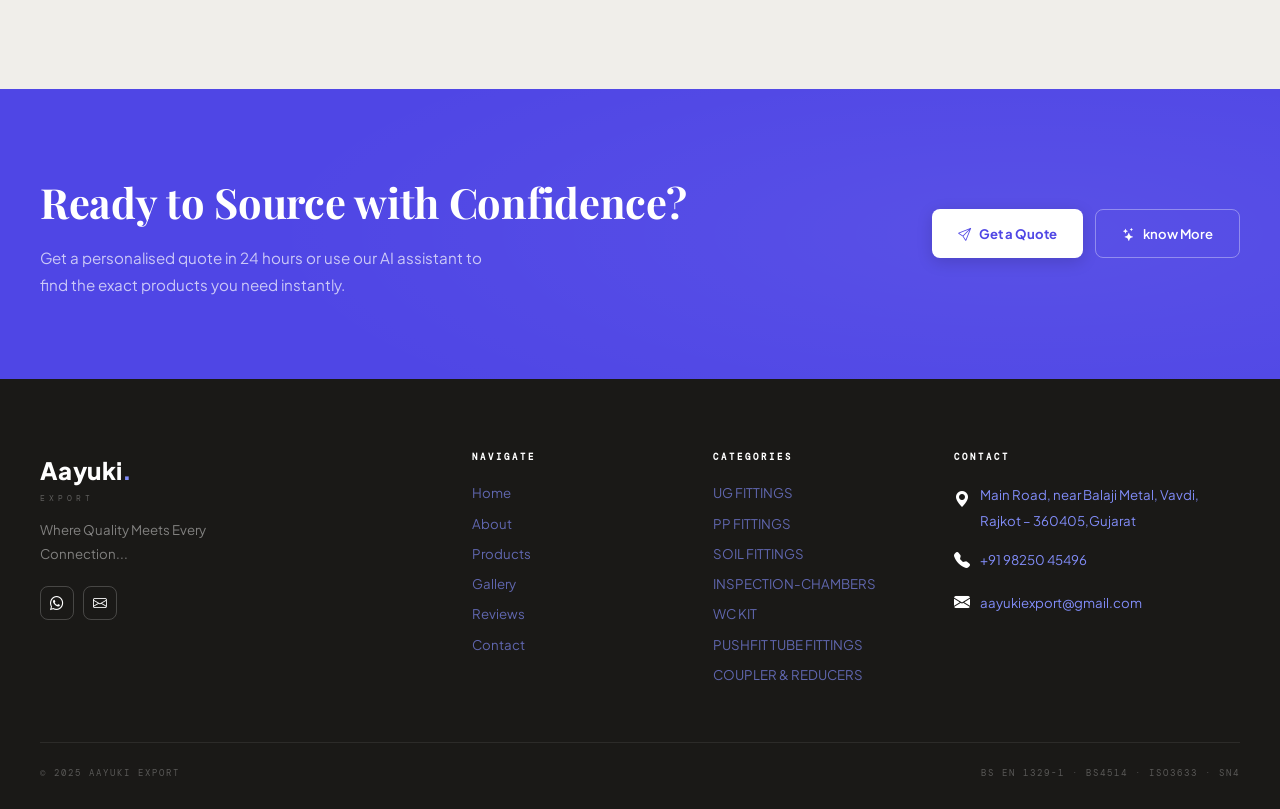
==== commit fd50c667: "UP-REV" ====
--- a/index.html
+++ b/index.html
@@ -329,7 +329,7 @@
     </div>
     <div style="display:flex;gap:12px;flex-wrap:wrap;">
       <a href="contact" class="btn btn-white"><i class="bi bi-send"></i> Get a Quote</a>
-      <a href="ai" class="btn btn-outline-white"><i class="bi bi-stars"></i> Ask AI</a>
+      <a href="ai" class="btn btn-outline-white"><i class="bi bi-stars"></i>know More</a>
     </div>
   </div>
 </div>
@@ -343,7 +343,7 @@
     <a href="https://wa.me/919825045496" class="soc"><i class="bi bi-whatsapp"></i></a>
     <a href="mailto:info@duraexport.uk" class="soc"><i class="bi bi-envelope"></i></a>
   </div></div>
-    <div><h6>Navigate</h6><a href="index" class="flink">Home</a><a href="about" class="flink">About</a><a href="products" class="flink">Products</a><a href="gallery" class="flink">Gallery</a><a href="reviews" class="flink">Reviews</a><a href="contact" class="flink">Contact</a><a href="ai" class="flink">AI Assistant</a></div>
+    <div><h6>Navigate</h6><a href="index" class="flink">Home</a><a href="about" class="flink">About</a><a href="products" class="flink">Products</a><a href="gallery" class="flink">Gallery</a><a href="reviews" class="flink">Reviews</a><a href="contact" class="flink">Contact</a></div>
     <div><h6>Categories</h6><a href="products.html" onclick="filterTo('swr');return false;" class="flink">
        UG FITTINGS</a><a href="products.html" onclick="filterTo('pp');return false;" class="flink">
         PP FITTINGS</a><a href="products.html" onclick="filterTo('floor');return false;" class="flink">
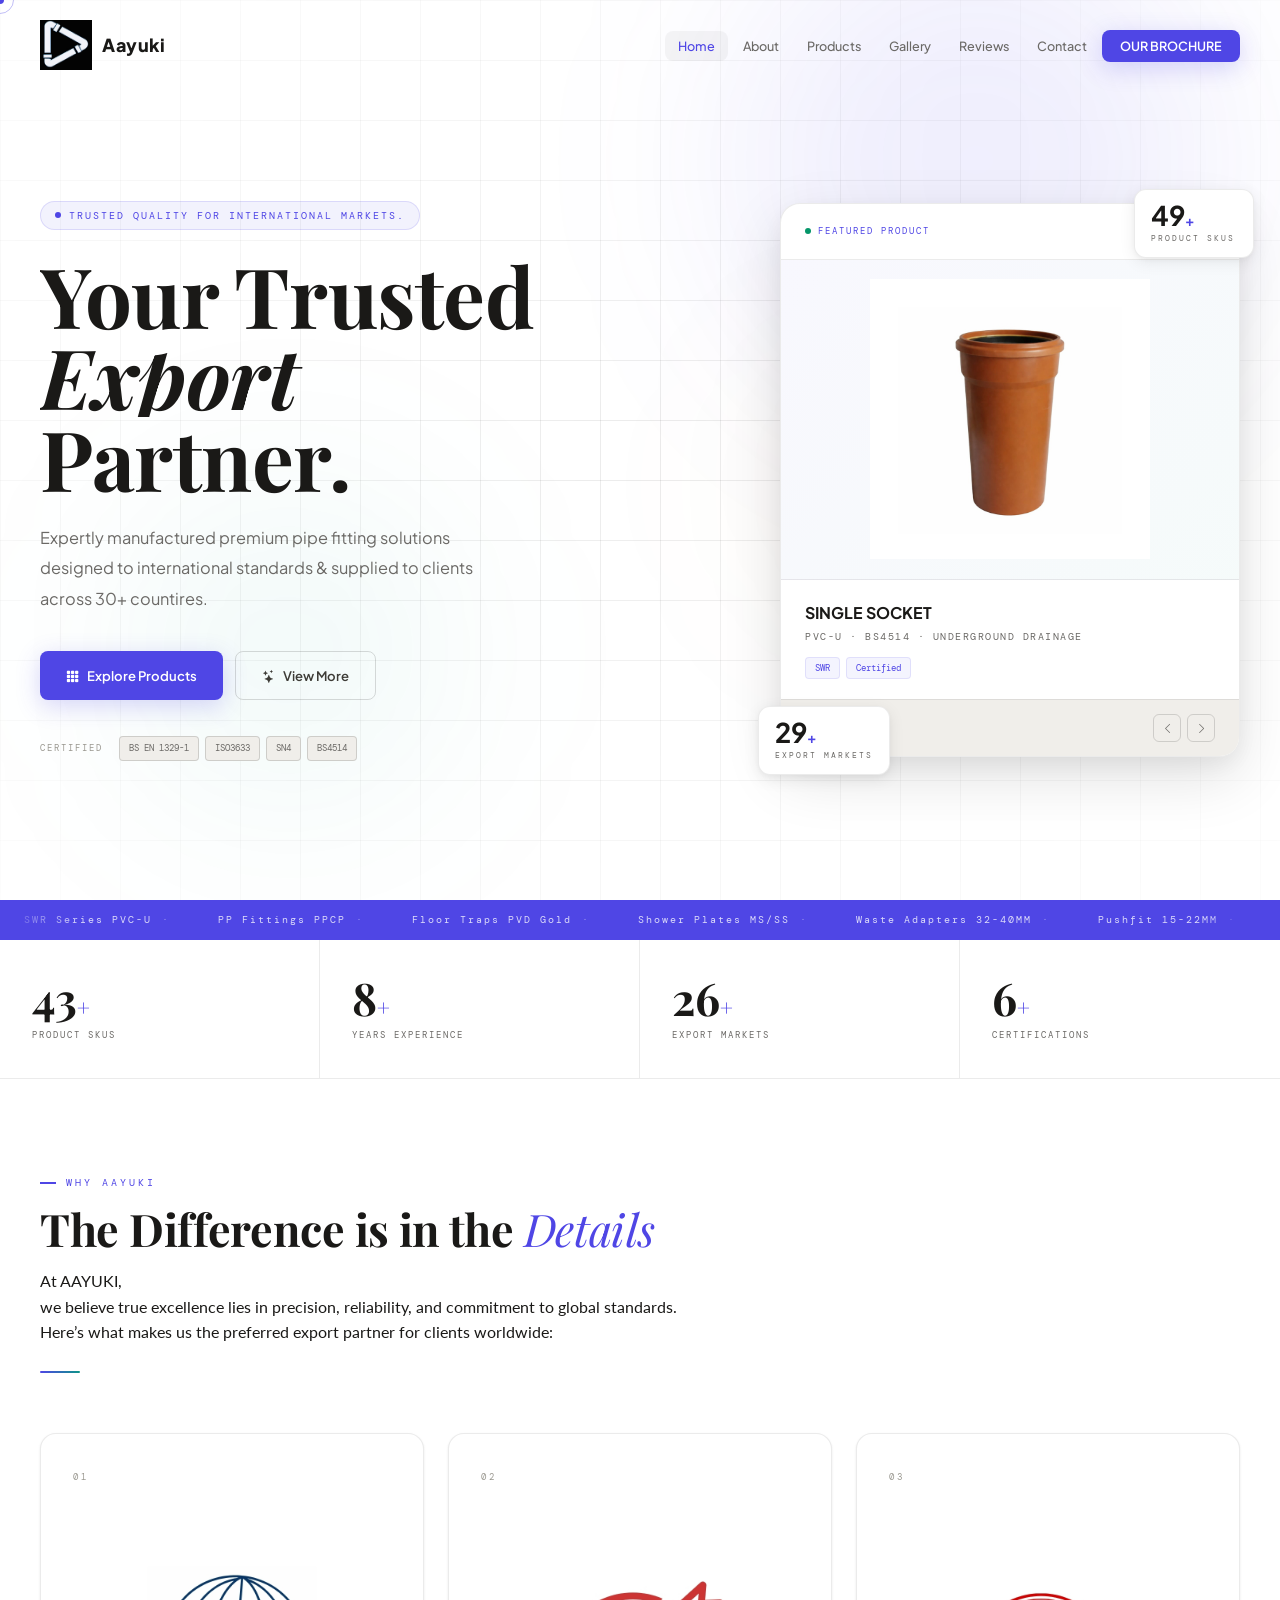
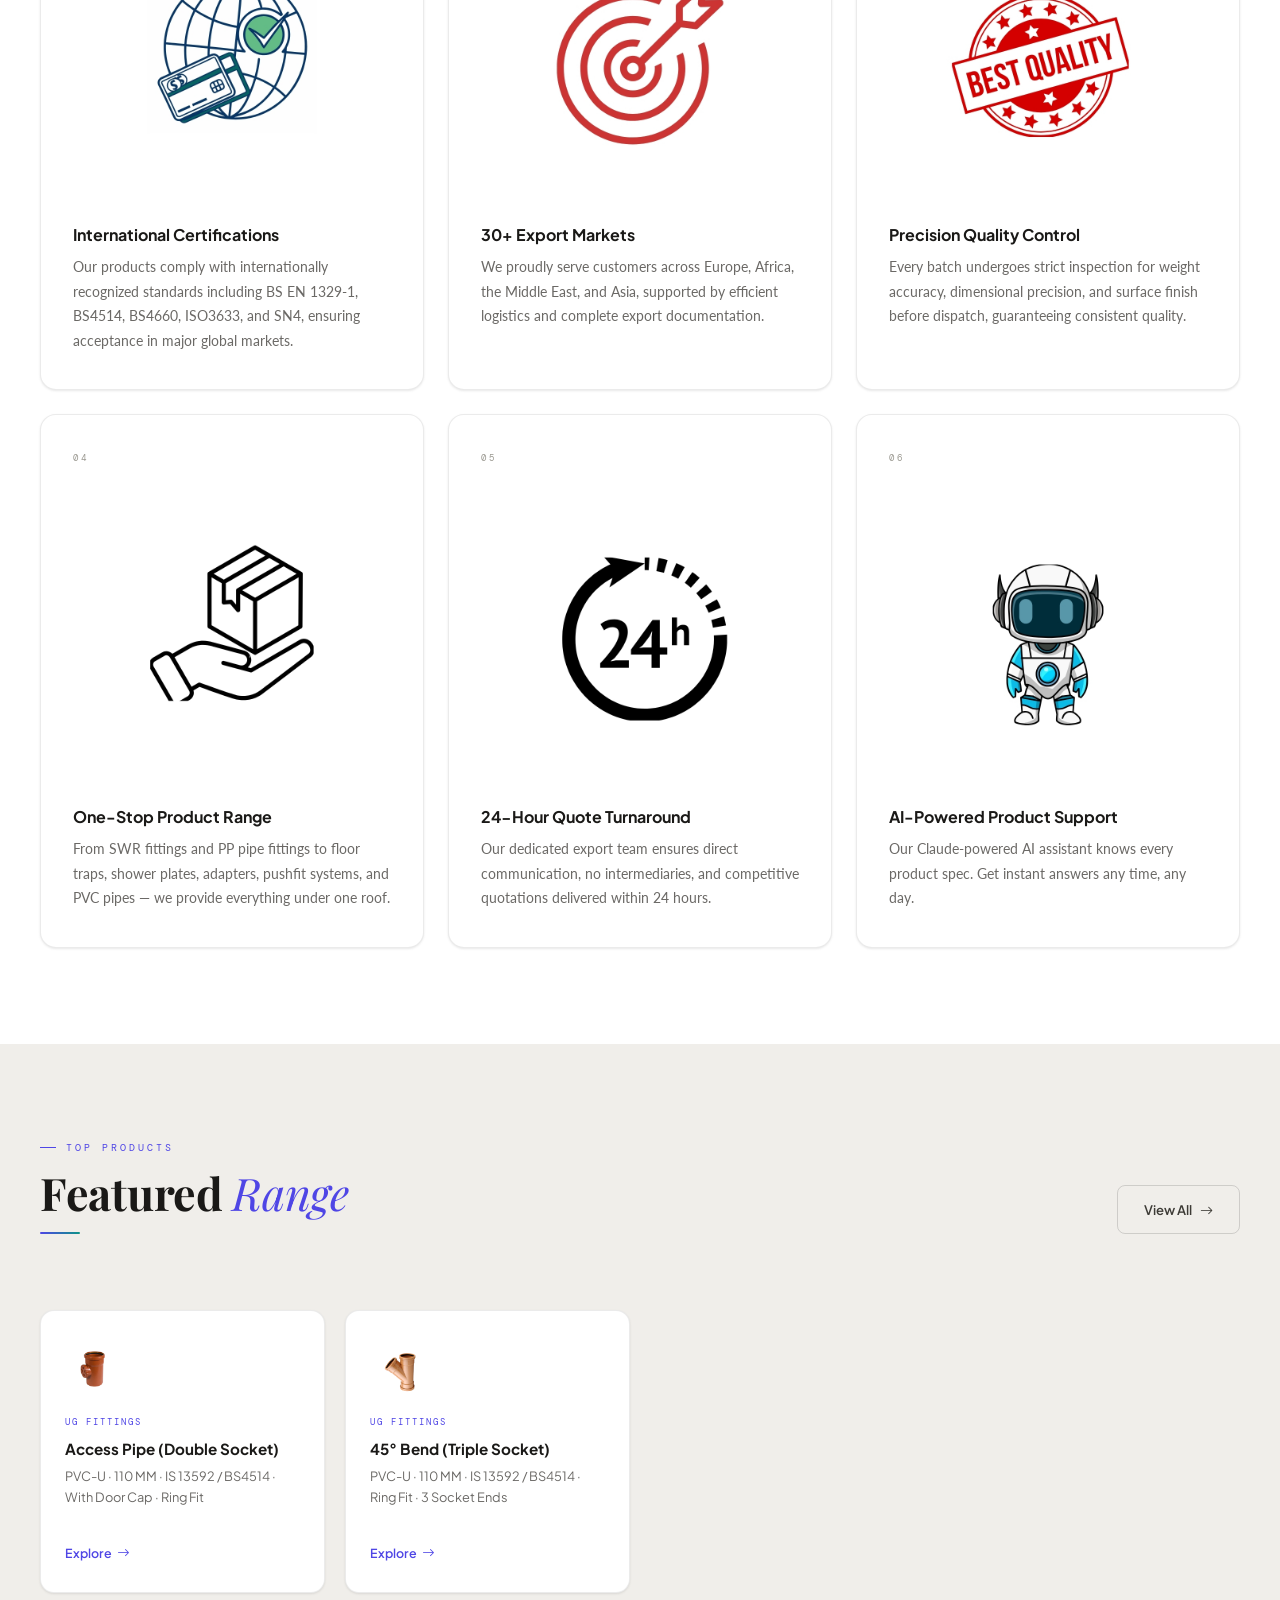
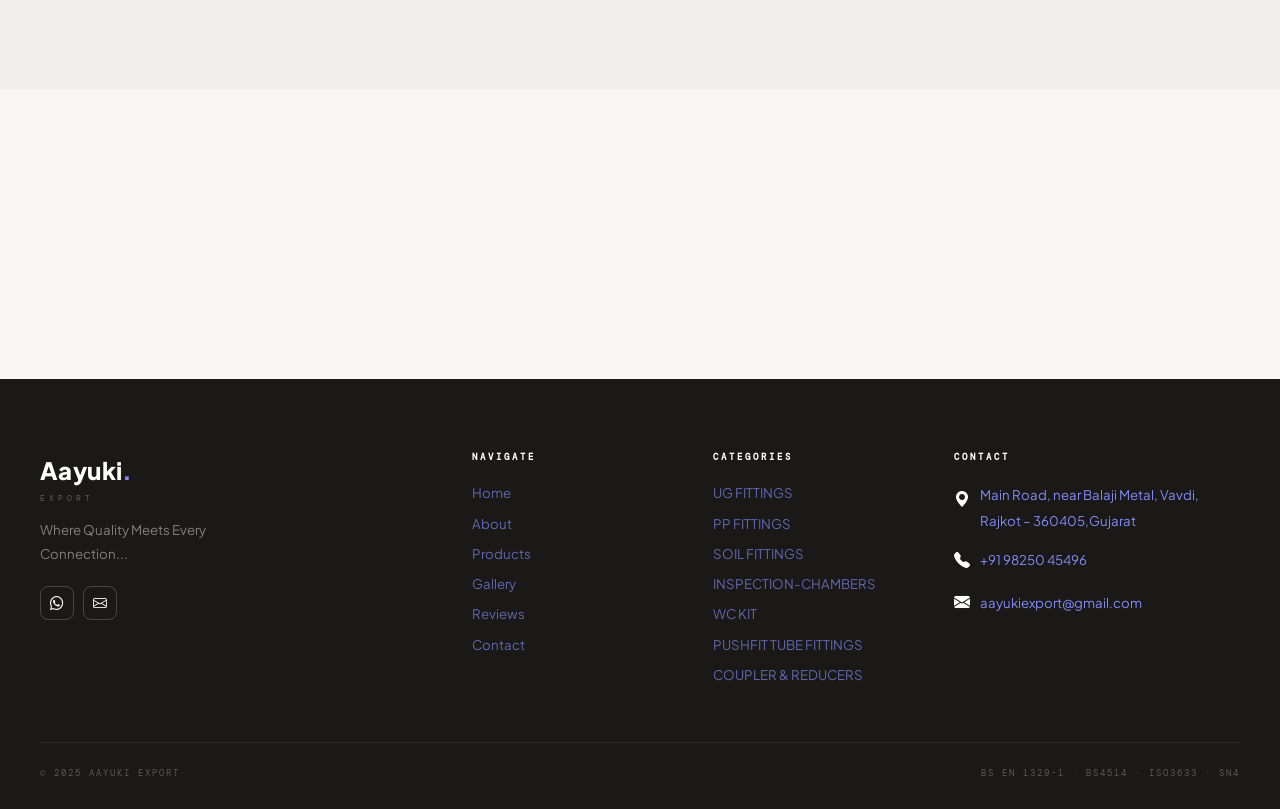
==== commit dd55462b: "all" ====
--- a/index.html
+++ b/index.html
@@ -341,7 +341,7 @@
   <div class="foot-desc">Where Quality Meets Every Connection...</div>
   <div style="margin-top:20px;"> 
     <a href="https://wa.me/919825045496" class="soc"><i class="bi bi-whatsapp"></i></a>
-    <a href="mailto:info@duraexport.uk" class="soc"><i class="bi bi-envelope"></i></a>
+    <a href="mailto:aayukiexport@gmail.com" class="soc"><i class="bi bi-envelope"></i></a>
   </div></div>
     <div><h6>Navigate</h6><a href="index" class="flink">Home</a><a href="about" class="flink">About</a><a href="products" class="flink">Products</a><a href="gallery" class="flink">Gallery</a><a href="reviews" class="flink">Reviews</a><a href="contact" class="flink">Contact</a></div>
     <div><h6>Categories</h6><a href="products.html" onclick="filterTo('swr');return false;" class="flink">
@@ -358,7 +358,6 @@
     <div><h6>Contact</h6><div style="font-size:.83rem;color:rgba(255,255,255,.45);line-height:1.9;"><div style="display:flex;gap:10px;margin-bottom:12px;"><i class="bi bi-geo-alt-fill" style="color:#fff;font-size:1rem;flex-shrink:0;margin-top:2px;"></i><a href="https://share.google/HX0U5UdbOdTUgiWXC" target="_blank" style="color:#818cf8;text-decoration:none;">Main Road, near Balaji Metal, Vavdi, Rajkot – 360405,Gujarat</a></div><div style="display:flex;gap:10px;align-items:center;margin-bottom:12px;"><i class="bi bi-telephone-fill" style="color:#fff;font-size:1rem;"></i><a href="tel:+919825045496" style="color:#818cf8;text-decoration:none;">+91 98250 45496</a></div><div style="display:flex;gap:10px;align-items:center;"><i class="bi bi-envelope-fill" style="color:#fff;font-size:1rem;"></i><a href="mailto:aayukiexport@gmail.com" style="color:#818cf8;text-decoration:none;">aayukiexport@gmail.com</a></div></div></div></div><div class="foot-bottom"><div class="foot-copy">© 2025 AAYUKI EXPORT</div><div class="foot-copy">BS EN 1329-1 · BS4514 · ISO3633 · SN4</div></div>
   </div>
 </footer>
-
 <script src="shared.js"></script>
 <script>
 initAll('index');
